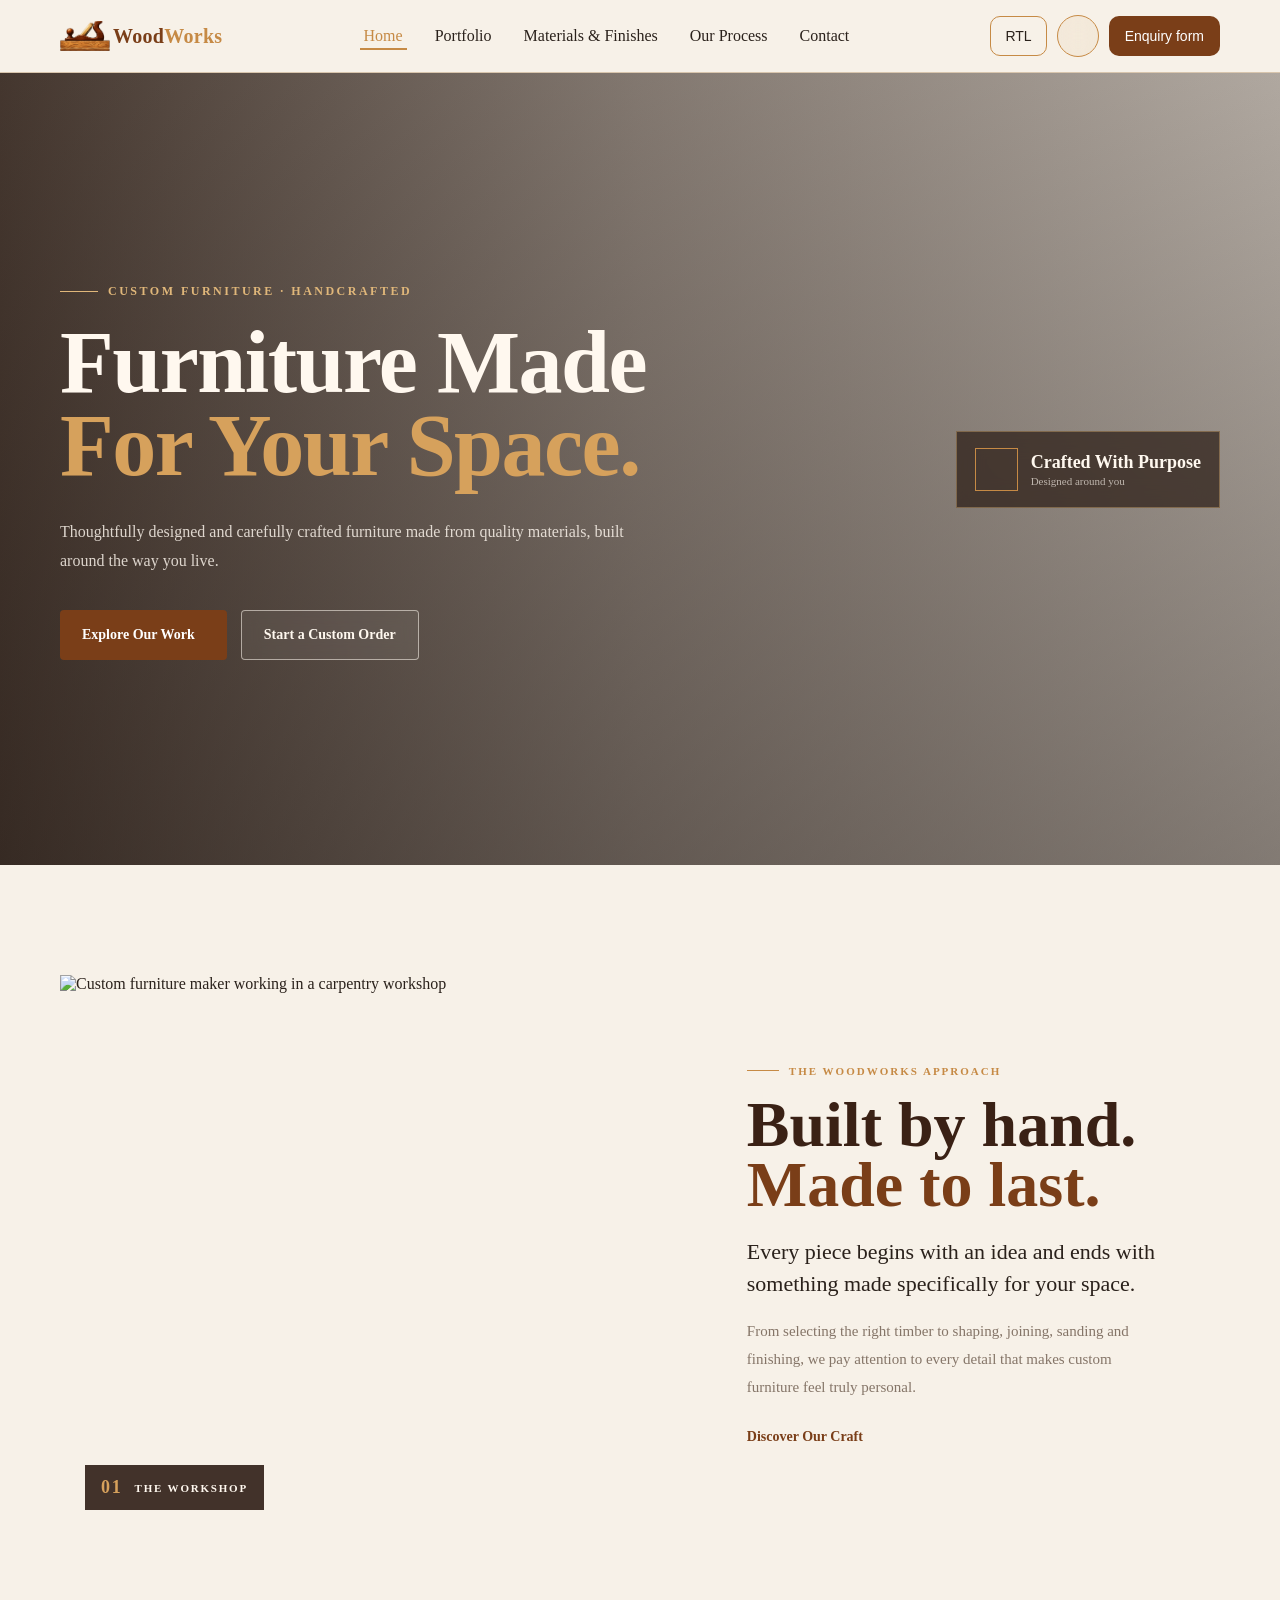
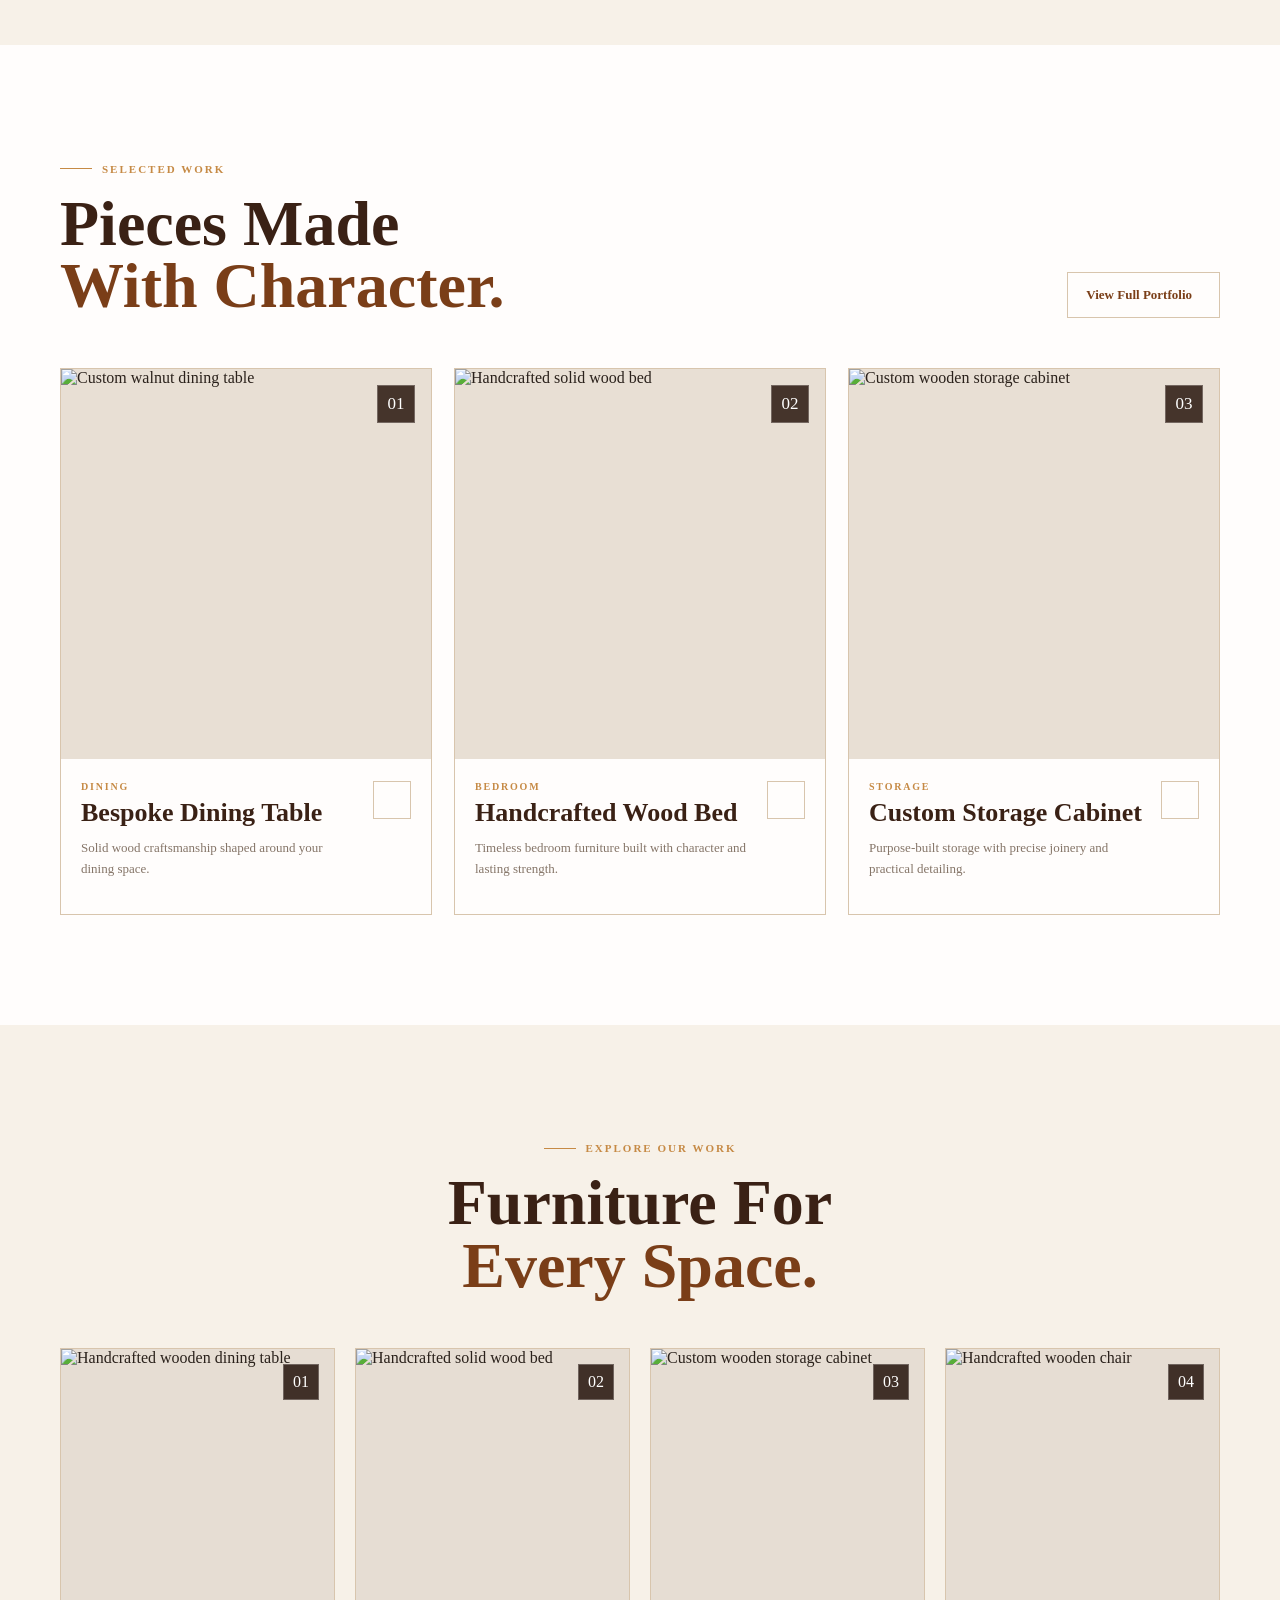
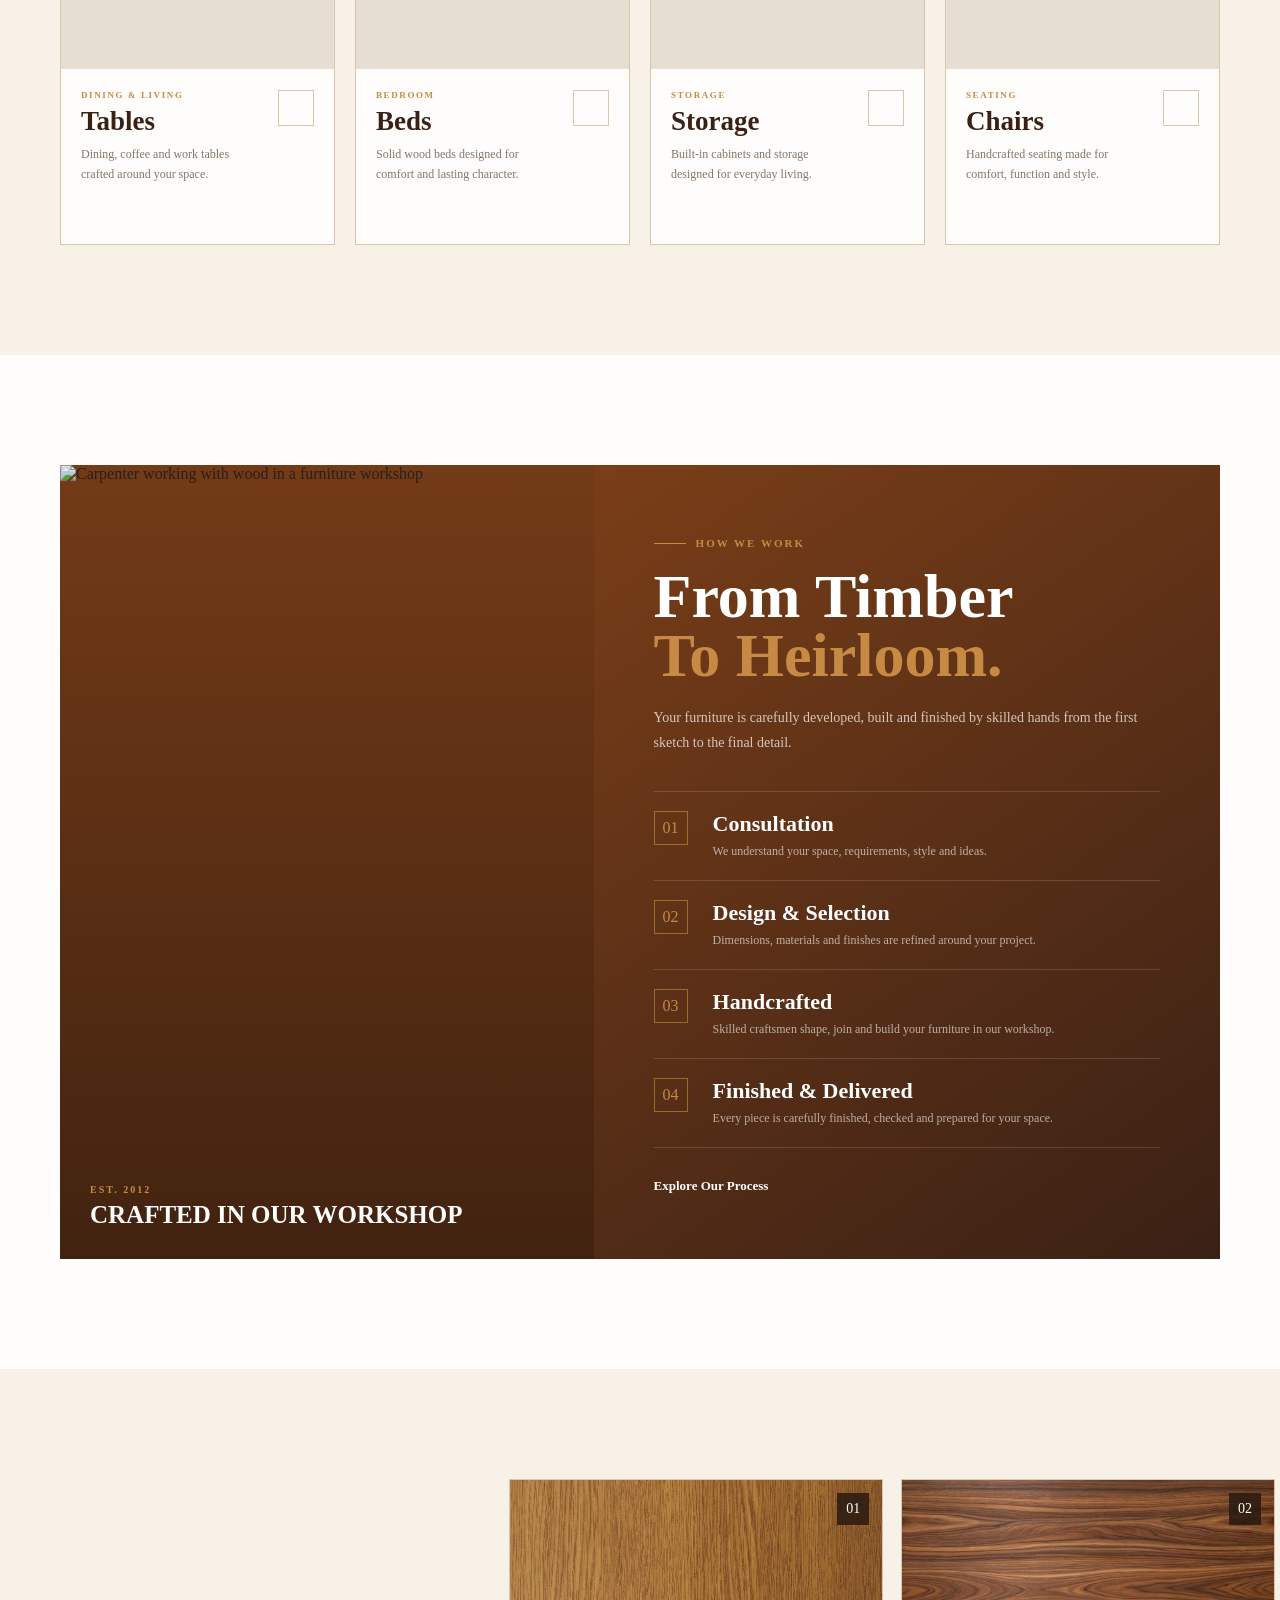
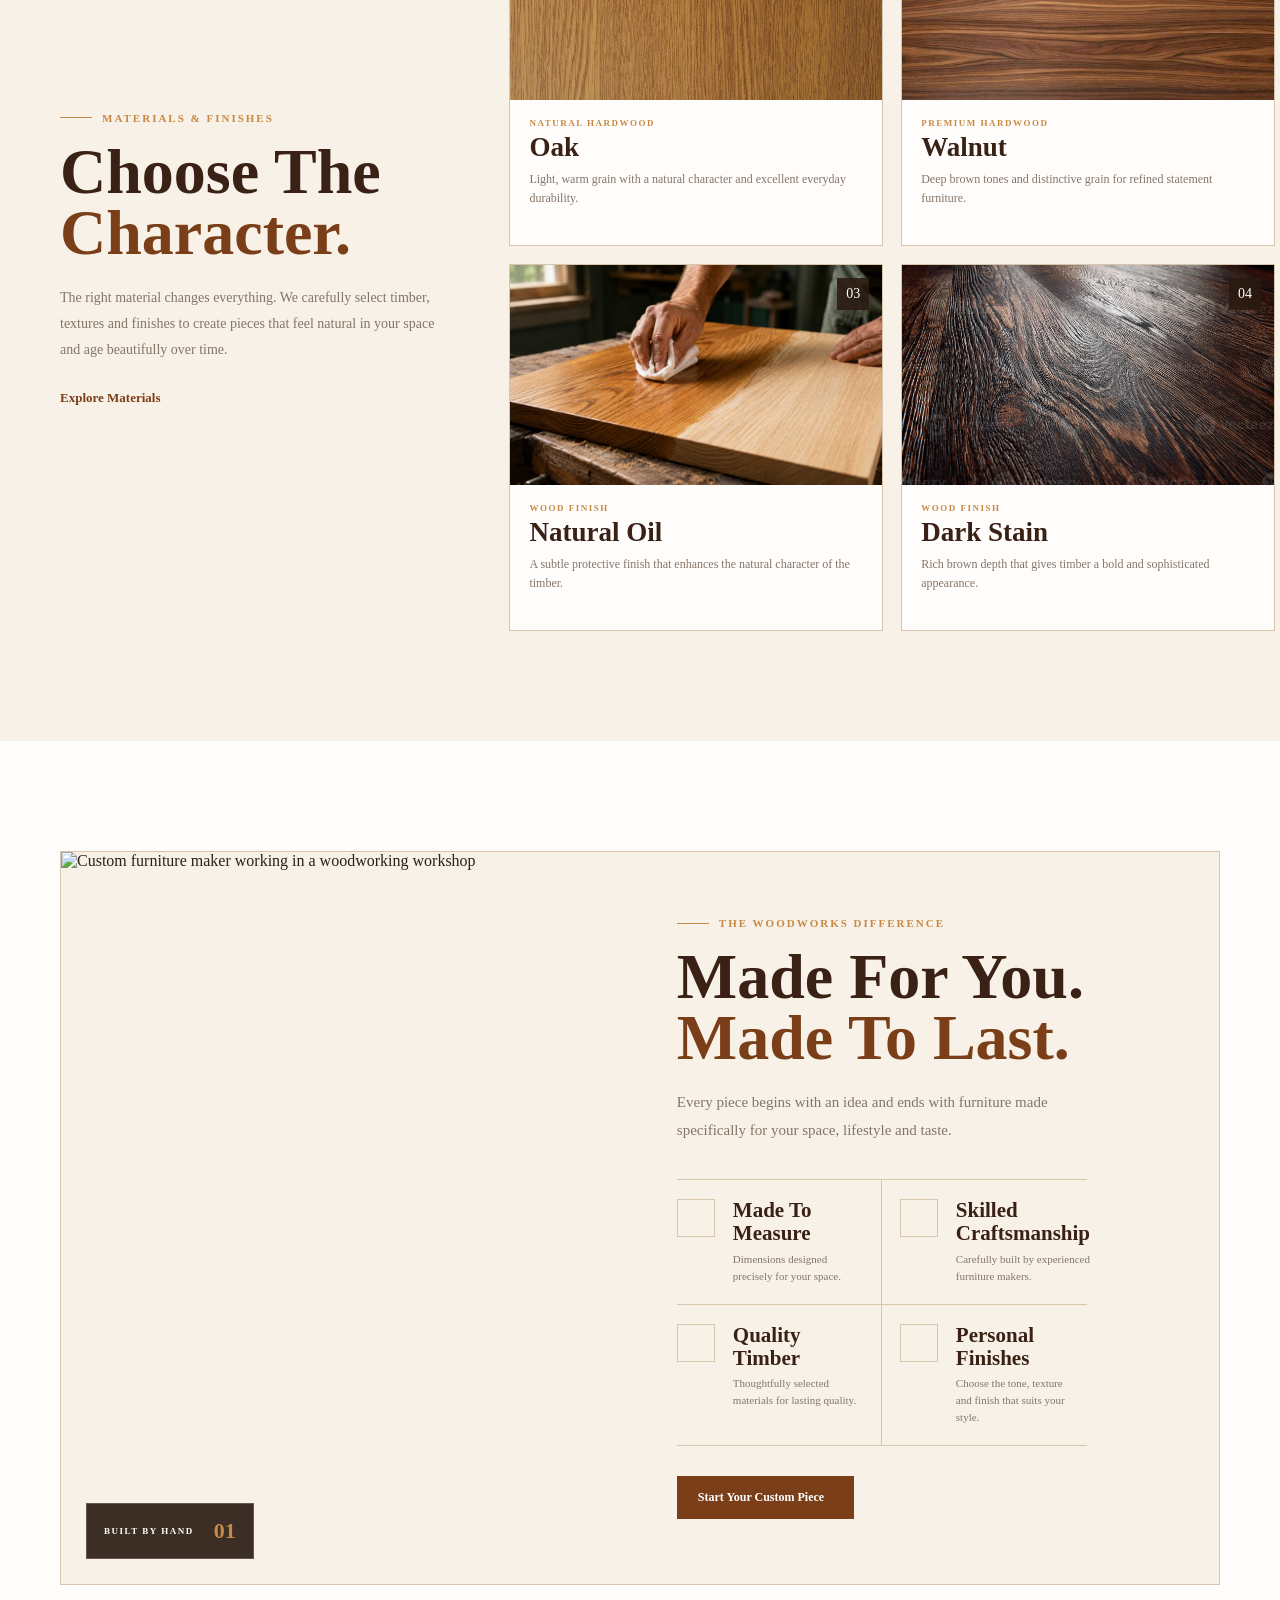
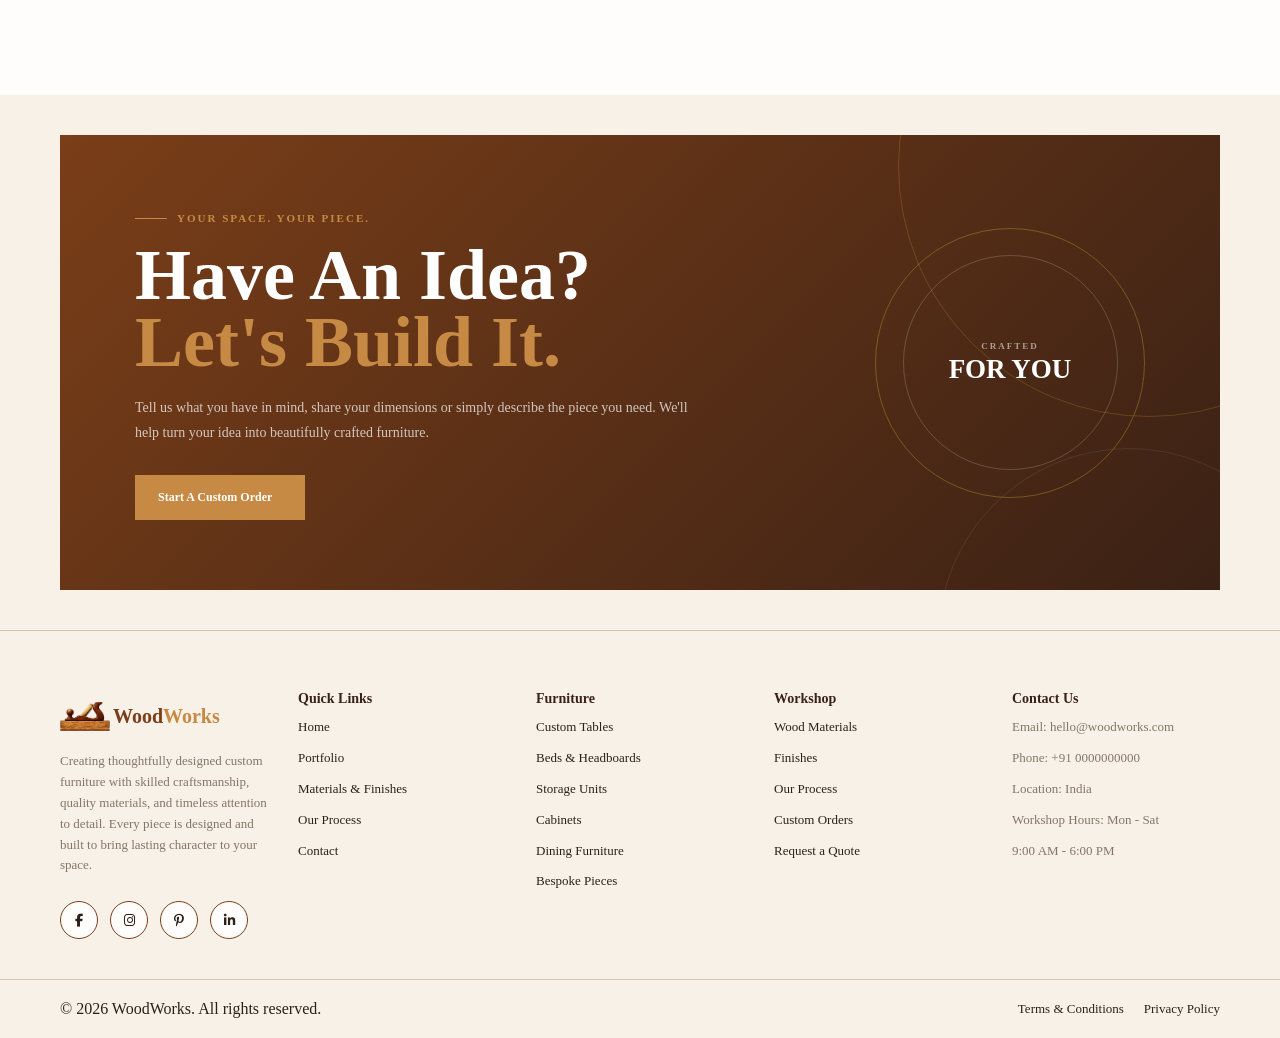
==== index.html @ 1cad0669 "first commit" ====
<!DOCTYPE html>
<html lang="en">
<head>
    <meta charset="UTF-8">
    <meta name="viewport" content="width=device-width, initial-scale=1.0">

    <title>WoodWorks | Custom Furniture & Carpentry</title>

    <link rel="icon" type="image/png" sizes="184x184" href="logo.png">

    <link rel="stylesheet" href="global.css">
    <link rel="stylesheet" href="index.css">

    <link rel="stylesheet" href="https://cdn.jsdelivr.net/npm/remixicon@3.5.0/fonts/remixicon.css">

    <link rel="stylesheet"
          href="https://cdnjs.cloudflare.com/ajax/libs/font-awesome/6.5.0/css/all.min.css">
</head>

<body>

<header class="header">

    <div class="navbar-container nav">

        <div class="logo">
            <a href="index.html">

                <img src="logo.png"
                     alt="WoodWorks Custom Furniture & Carpentry Logo">

                <span class="logo-text">
                    Wood<span class="logo-header-secondary">Works</span>
                </span>

            </a>
        </div>


        <nav class="nav-links" id="navMenu">

            <div class="dropdown">

                <a href="index.html"
                   class="nav-item nav-link"
                   data-page="home">

                    Home

                    <i data-lucide="chevron-down"></i>

                </a>

                <div class="dropdown-menu">

                    <a href="index.html"
                       class="nav-link"
                       data-page="home">
                        Home 1
                    </a>

                    <a href="home-2.html"
                       class="nav-link"
                       data-page="home">
                        Home 2
                    </a>

                </div>

            </div>



            <a href="portfolio.html" class="nav-link">
                Portfolio
            </a>


            <a href="materials.html" class="nav-link">
                Materials & Finishes 
            </a>


            <a href="process.html" class="nav-link">
                Our Process
            </a>


            <a href="contact.html" class="nav-link">
                Contact
            </a>



            <button class="btn-primary mobile-login"
                    id="mobileLoginBtn">
                Enquiry form
            </button>

        </nav>


        <div class="nav-actions">

            <button id="rtlToggle"
                    class="btn-secondary">
                RTL
            </button>


            <button id="themeToggle"
                    class="icon-btn">

                <i data-lucide="moon"
                   class="icon"></i>

            </button>


            <button class="btn-primary desktop-login"
                    id="loginBtn">
                Enquiry form
            </button>


            <button id="menuToggle"
                    class="hamburger">
                ☰
            </button>

        </div>

    </div>

</header>

<section class="hero-section">

    <div class="hero-overlay"></div>

    <div class="hero-container">

        <div class="hero-content">

            <span class="hero-eyebrow">
                CUSTOM FURNITURE · HANDCRAFTED
            </span>

            <h1>
                Furniture Made
                <span>For Your Space.</span>
            </h1>

            <p>
                Thoughtfully designed and carefully crafted furniture
                made from quality materials, built around the way
                you live.
            </p>

            <div class="hero-buttons">

                <a href="portfolio.html"
                   class="hero-primary-btn">
                    Explore Our Work
                    <i data-lucide="arrow-up-right"></i>
                </a>

                <a href="contact.html"
                   class="hero-secondary-btn">
                    Start a Custom Order
                </a>

            </div>

        </div>

        <div class="hero-badge">

            <div class="hero-badge-icon">
                <i data-lucide="ruler"></i>
            </div>

            <div>
                <strong>
                    Crafted With Purpose
                </strong>

                <span>
                    Designed around you
                </span>
            </div>

        </div>

    </div>

</section>

<section class="craft-intro">

    <div class="section-container craft-grid">

        <div class="craft-image">

            <img src="https://goldenhome.my/cdn/shop/articles/custom-cabinet-maker.png?v=1769394931"
     alt="Custom furniture maker working in a carpentry workshop">

            <div class="image-label">
                <span>01</span>
                THE WORKSHOP
            </div>

        </div>

        <div class="craft-content">

            <span class="section-kicker">
                THE WOODWORKS APPROACH
            </span>

            <h2>
                Built by hand.
                <span>Made to last.</span>
            </h2>

            <p class="craft-lead">
                Every piece begins with an idea and ends with
                something made specifically for your space.
            </p>

            <p>
                From selecting the right timber to shaping,
                joining, sanding and finishing, we pay attention
                to every detail that makes custom furniture feel
                truly personal.
            </p>

            <a href="about.html"
               class="text-link">
                Discover Our Craft
                <i data-lucide="arrow-up-right"></i>
            </a>

        </div>

    </div>

</section>

<section class="featured-section">

    <div class="section-container">

        <div class="section-heading-row">

            <div>
                <span class="section-kicker">
                    SELECTED WORK
                </span>

                <h2>
                    Pieces Made
                    <span>With Character.</span>
                </h2>
            </div>

            <a href="portfolio.html"
               class="outline-link">
                View Full Portfolio
                <i data-lucide="arrow-up-right"></i>
            </a>

        </div>

        <div class="featured-grid">

            <article class="furniture-card">

                <div class="furniture-image">

                    <img src="https://images.squarespace-cdn.com/content/v1/5dafe7873e8abd5cb780e4df/1651382430935-42OVC50XUA5GFAPWXAUL/Custom_Dining_Table.jpg"
                         alt="Custom walnut dining table">

                    <span class="furniture-number">
                        01
                    </span>

                </div>

                <div class="furniture-info">

                    <div class="furniture-info-content">

                        <span>
                            DINING
                        </span>

                        <h3>
                            Bespoke Dining Table
                        </h3>

                        <p>
                            Solid wood craftsmanship shaped around
                            your dining space.
                        </p>

                    </div>

                    <a href="portfolio.html" aria-label="View dining table">
                        <i data-lucide="arrow-up-right"></i>
                    </a>

                </div>

            </article>


            <article class="furniture-card">

                <div class="furniture-image">

                    <img src="https://i.pinimg.com/originals/e1/02/39/e10239a1b3a2dea7c76e35aca0f23a05.jpg"
                         alt="Handcrafted solid wood bed">

                    <span class="furniture-number">
                        02
                    </span>

                </div>

                <div class="furniture-info">

                    <div class="furniture-info-content">

                        <span>
                            BEDROOM
                        </span>

                        <h3>
                            Handcrafted Wood Bed
                        </h3>

                        <p>
                            Timeless bedroom furniture built with
                            character and lasting strength.
                        </p>

                    </div>

                    <a href="portfolio.html" aria-label="View wooden bed">
                        <i data-lucide="arrow-up-right"></i>
                    </a>

                </div>

            </article>


            <article class="furniture-card">

                <div class="furniture-image">

                    <img src="https://static.2x3cdn.com/assets/seo-keywords/desktop_tall/jpeg/2747.jpeg"
                         alt="Custom wooden storage cabinet">

                    <span class="furniture-number">
                        03
                    </span>

                </div>

                <div class="furniture-info">

                    <div class="furniture-info-content">

                        <span>
                            STORAGE
                        </span>

                        <h3>
                            Custom Storage Cabinet
                        </h3>

                        <p>
                            Purpose-built storage with precise joinery
                            and practical detailing.
                        </p>

                    </div>

                    <a href="portfolio.html" aria-label="View storage cabinet">
                        <i data-lucide="arrow-up-right"></i>
                    </a>

                </div>

            </article>

        </div>

    </div>

</section>

<section class="category-section">

    <div class="section-container">

        <div class="category-heading">

            <span class="section-kicker">
                EXPLORE OUR WORK
            </span>

            <h2>
                Furniture For
                <span>Every Space.</span>
            </h2>

        </div>

        <div class="category-grid">

            <a href="portfolio.html" class="category-card">

                <div class="category-image">

                    <img src="https://images.unsplash.com/photo-1617806118233-18e1de247200?auto=format&fit=crop&w=1000&q=85"
                         alt="Handcrafted wooden dining table">

                    <span class="category-number">01</span>

                </div>

                <div class="category-content">

                    <div class="category-text">

                        <span>DINING & LIVING</span>

                        <h3>Tables</h3>

                        <p>
                            Dining, coffee and work tables
                            crafted around your space.
                        </p>

                    </div>

                    <div class="category-arrow">
                        <i data-lucide="arrow-up-right"></i>
                    </div>

                </div>

            </a>


            <a href="portfolio.html" class="category-card">

                <div class="category-image">

                    <img src="https://images.unsplash.com/photo-1505693416388-ac5ce068fe85?auto=format&fit=crop&w=1000&q=85"
                         alt="Handcrafted solid wood bed">

                    <span class="category-number">02</span>

                </div>

                <div class="category-content">

                    <div class="category-text">

                        <span>BEDROOM</span>

                        <h3>Beds</h3>

                        <p>
                            Solid wood beds designed for
                            comfort and lasting character.
                        </p>

                    </div>

                    <div class="category-arrow">
                        <i data-lucide="arrow-up-right"></i>
                    </div>

                </div>

            </a>


            <a href="portfolio.html" class="category-card">

                <div class="category-image">

                    <img src="https://images.unsplash.com/photo-1595428774223-ef52624120d2?auto=format&fit=crop&w=1000&q=85"
                         alt="Custom wooden storage cabinet">

                    <span class="category-number">03</span>

                </div>

                <div class="category-content">

                    <div class="category-text">

                        <span>STORAGE</span>

                        <h3>Storage</h3>

                        <p>
                            Built-in cabinets and storage
                            designed for everyday living.
                        </p>

                    </div>

                    <div class="category-arrow">
                        <i data-lucide="arrow-up-right"></i>
                    </div>

                </div>

            </a>


            <a href="portfolio.html" class="category-card">

                <div class="category-image">

                    <img src="https://images.unsplash.com/photo-1503602642458-232111445657?auto=format&fit=crop&w=1000&q=85"
                         alt="Handcrafted wooden chair">

                    <span class="category-number">04</span>

                </div>

                <div class="category-content">

                    <div class="category-text">

                        <span>SEATING</span>

                        <h3>Chairs</h3>

                        <p>
                            Handcrafted seating made for
                            comfort, function and style.
                        </p>

                    </div>

                    <div class="category-arrow">
                        <i data-lucide="arrow-up-right"></i>
                    </div>

                </div>

            </a>

        </div>

    </div>

</section>

<section class="process-section">

    <div class="section-container">

        <div class="process-panel">

            <div class="process-image">

                <img src="https://images.unsplash.com/photo-1601058268499-e52658b8bb88?auto=format&fit=crop&w=1200&q=85"
                     alt="Carpenter working with wood in a furniture workshop">

                <div class="process-image-overlay"></div>

                <div class="process-image-caption">
                    <span>EST. 2012</span>
                    <strong>CRAFTED IN OUR WORKSHOP</strong>
                </div>

            </div>

            <div class="process-content">

                <span class="section-kicker">
                    HOW WE WORK
                </span>

                <h2>
                    From Timber
                    <span>To Heirloom.</span>
                </h2>

                <p class="process-intro">
                    Your furniture is carefully developed, built and
                    finished by skilled hands from the first sketch
                    to the final detail.
                </p>

                <div class="process-list">

                    <div class="process-item">

                        <span class="process-number">01</span>

                        <div>
                            <h3>Consultation</h3>
                            <p>
                                We understand your space, requirements,
                                style and ideas.
                            </p>
                        </div>

                    </div>

                    <div class="process-item">

                        <span class="process-number">02</span>

                        <div>
                            <h3>Design & Selection</h3>
                            <p>
                                Dimensions, materials and finishes are
                                refined around your project.
                            </p>
                        </div>

                    </div>

                    <div class="process-item">

                        <span class="process-number">03</span>

                        <div>
                            <h3>Handcrafted</h3>
                            <p>
                                Skilled craftsmen shape, join and build
                                your furniture in our workshop.
                            </p>
                        </div>

                    </div>

                    <div class="process-item">

                        <span class="process-number">04</span>

                        <div>
                            <h3>Finished & Delivered</h3>
                            <p>
                                Every piece is carefully finished,
                                checked and prepared for your space.
                            </p>
                        </div>

                    </div>

                </div>

                <a href="process.html" class="process-link">
                    Explore Our Process
                    <i data-lucide="arrow-up-right"></i>
                </a>

            </div>

        </div>

    </div>

</section>

<section class="materials-section">

    <div class="section-container">

        <div class="materials-layout">

            <div class="materials-intro">

                <span class="section-kicker">
                    MATERIALS & FINISHES
                </span>

                <h2>
                    Choose The
                    <span>Character.</span>
                </h2>

                <p>
                    The right material changes everything. We carefully
                    select timber, textures and finishes to create pieces
                    that feel natural in your space and age beautifully
                    over time.
                </p>

                <a href="materials.html" class="materials-link">
                    Explore Materials
                    <i data-lucide="arrow-up-right"></i>
                </a>

            </div>

            <div class="materials-grid">

                <article class="material-card">

                    <div class="material-image">

    <img src="Natural-Oak-wood.jpg"
         alt="Natural Oak wood texture">

    <span>01</span>

</div>

                    <div class="material-info">

                        <span>NATURAL HARDWOOD</span>

                        <h3>Oak</h3>

                        <p>
                            Light, warm grain with a natural character
                            and excellent everyday durability.
                        </p>

                    </div>

                </article>


                <article class="material-card">

                    <div class="material-image">

                        <img src="Walnut-wood-grain.jpg"
                             alt="Walnut wood grain">

                        <span>02</span>

                    </div>

                    <div class="material-info">

                        <span>PREMIUM HARDWOOD</span>

                        <h3>Walnut</h3>

                        <p>
                            Deep brown tones and distinctive grain for
                            refined statement furniture.
                        </p>

                    </div>

                </article>


                <article class="material-card">

                    <div class="material-image">

                        <img src="Natural-oil-wood-finish.jpg"
                             alt="Natural oil wood finish">

                        <span>03</span>

                    </div>

                    <div class="material-info">

                        <span>WOOD FINISH</span>

                        <h3>Natural Oil</h3>

                        <p>
                            A subtle protective finish that enhances
                            the natural character of the timber.
                        </p>

                    </div>

                </article>


                <article class="material-card">

                    <div class="material-image">

                        <img src="Dark-stained-wood-finish.jpg"
                             alt="Dark stained wood finish">

                        <span>04</span>

                    </div>

                    <div class="material-info">

                        <span>WOOD FINISH</span>

                        <h3>Dark Stain</h3>

                        <p>
                            Rich brown depth that gives timber a bold
                            and sophisticated appearance.
                        </p>

                    </div>

                </article>

            </div>

        </div>

    </div>

</section>

<section class="craft-section">

    <div class="section-container">

        <div class="craft-layout">

            <div class="craft-visual">

                <img src="https://furndepot.com/cdn/shop/articles/custom-building-furniture.png?v=1764957771&width=1100"
         alt="Custom furniture maker working in a woodworking workshop">

                <div class="craft-badge">
                    <span>BUILT BY HAND</span>
                    <strong>01</strong>
                </div>

            </div>

            <div class="craft-content">

                <span class="section-kicker">
                    THE WOODWORKS DIFFERENCE
                </span>

                <h2>
                    Made For You.
                    <span>Made To Last.</span>
                </h2>

                <p class="craft-description">
                    Every piece begins with an idea and ends with
                    furniture made specifically for your space,
                    lifestyle and taste.
                </p>

                <div class="craft-features">

                    <div class="craft-feature">

                        <div class="craft-icon">
                            <i data-lucide="ruler"></i>
                        </div>

                        <div>
                            <h3>Made To Measure</h3>
                            <p>
                                Dimensions designed precisely
                                for your space.
                            </p>
                        </div>

                    </div>

                    <div class="craft-feature">

                        <div class="craft-icon">
                            <i data-lucide="hammer"></i>
                        </div>

                        <div>
                            <h3>Skilled Craftsmanship</h3>
                            <p>
                                Carefully built by experienced
                                furniture makers.
                            </p>
                        </div>

                    </div>

                    <div class="craft-feature">

                        <div class="craft-icon">
                            <i data-lucide="trees"></i>
                        </div>

                        <div>
                            <h3>Quality Timber</h3>
                            <p>
                                Thoughtfully selected materials
                                for lasting quality.
                            </p>
                        </div>

                    </div>

                    <div class="craft-feature">

                        <div class="craft-icon">
                            <i data-lucide="sparkles"></i>
                        </div>

                        <div>
                            <h3>Personal Finishes</h3>
                            <p>
                                Choose the tone, texture and
                                finish that suits your style.
                            </p>
                        </div>

                    </div>

                </div>

                <a href="contact.html" class="craft-button">
                    Start Your Custom Piece
                    <i data-lucide="arrow-up-right"></i>
                </a>

            </div>

        </div>

    </div>

</section>

<section class="custom-cta-section">

    <div class="section-container">

        <div class="custom-cta">

            <div class="custom-cta-content">

                <span class="section-kicker">
                    YOUR SPACE. YOUR PIECE.
                </span>

                <h2>
                    Have An Idea?
                    <span>Let's Build It.</span>
                </h2>

                <p>
                    Tell us what you have in mind, share your dimensions
                    or simply describe the piece you need. We'll help
                    turn your idea into beautifully crafted furniture.
                </p>

                <a href="contact.html" class="custom-cta-button">
                    Start A Custom Order
                    <i data-lucide="arrow-up-right"></i>
                </a>

            </div>

            <div class="custom-cta-mark">

                <div class="cta-circle">

                    <i data-lucide="ruler"></i>

                    <span>CRAFTED</span>
                    <strong>FOR YOU</strong>

                </div>

            </div>

        </div>

    </div>

</section>

<footer class="footer">

    <div class="footer-container footer-grid">


        <div class="footer-col">

            <h3 class="footer-title"
                id="homepage-redirect">

                <img src="logo.png"
                     alt="WoodWorks - Custom Furniture & Carpentry"
                     class="footer-logo">


                <span class="footer-brand">

                    <span class="brand-primary">
                        Wood
                    </span>

                    <span class="brand-secondary">
                        Works
                    </span>

                </span>

            </h3>


            <p>
                Creating thoughtfully designed custom furniture with
                skilled craftsmanship, quality materials, and timeless
                attention to detail. Every piece is designed and built
                to bring lasting character to your space.
            </p>


            <div class="footer-social">

                <a href="#"
                   class="social-icon"
                   aria-label="Facebook">

                    <i class="fab fa-facebook-f"></i>

                </a>


                <a href="#"
                   class="social-icon"
                   aria-label="Instagram">

                    <i class="fab fa-instagram"></i>

                </a>


                <a href="#"
                   class="social-icon"
                   aria-label="Pinterest">

                    <i class="fab fa-pinterest-p"></i>

                </a>


                <a href="#"
                   class="social-icon"
                   aria-label="LinkedIn">

                    <i class="fab fa-linkedin-in"></i>

                </a>

            </div>

        </div>


        <div class="footer-col">

            <h4 class="footer-subtitle">
                Quick Links
            </h4>


            <a href="home-2.html">
                Home
            </a>


            <a href="portfolio.html">
                Portfolio
            </a>


            <a href="materials.html">
                Materials & Finishes
            </a>


            <a href="process.html">
                Our Process
            </a>


            <a href="contact.html">
                Contact
            </a>

        </div>


        <div class="footer-col">

            <h4 class="footer-subtitle">
                Furniture
            </h4>


            <a href="portfolio.html">
                Custom Tables
            </a>


            <a href="portfolio.html">
                Beds & Headboards
            </a>


            <a href="portfolio.html">
                Storage Units
            </a>


            <a href="portfolio.html">
                Cabinets
            </a>


            <a href="portfolio.html">
                Dining Furniture
            </a>


            <a href="portfolio.html">
                Bespoke Pieces
            </a>

        </div>


        <div class="footer-col">

            <h4 class="footer-subtitle">
                Workshop
            </h4>


            <a href="materials.html">
                Wood Materials
            </a>


            <a href="materials.html">
                Finishes
            </a>


            <a href="process.html">
                Our Process
            </a>


            <a href="orders.html">
                Custom Orders
            </a>


            <a href="contact.html">
                Request a Quote
            </a>

        </div>


        <div class="footer-col">

            <h4 class="footer-subtitle">
                Contact Us
            </h4>


            <p>
                Email: hello@woodworks.com
            </p>


            <p>
                Phone: +91 0000000000
            </p>


            <p>
                Location: India
            </p>


            <p>
                Workshop Hours: Mon - Sat
            </p>


            <p>
                9:00 AM - 6:00 PM
            </p>

        </div>

    </div>


    <div class="footer-bottom">

        <div class="footer-container footer-bottom-content">

            <p>
                © 2026 WoodWorks. All rights reserved.
            </p>


            <div class="footer-links">

                <a href="terms&conditions.html">
                    Terms & Conditions
                </a>


                <a href="privacy-policy.html">
                    Privacy Policy
                </a>

            </div>

        </div>

    </div>

</footer>


<script>

document.addEventListener("DOMContentLoaded", () => {


    const loginBtn = document.getElementById("loginBtn");

    if (loginBtn) {

        loginBtn.addEventListener("click", () => {

            window.location.href = "login.html";

        });

    }



    const mobileLoginBtn =
        document.getElementById("mobileLoginBtn");

    if (mobileLoginBtn) {

        mobileLoginBtn.addEventListener("click", () => {

            window.location.href = "login.html";

        });

    }



    const links =
        document.querySelectorAll(".nav-link");

    const currentPage =
        window.location.pathname.split("/").pop()
        || "index.html";


    links.forEach(link => {

        const href =
            link.getAttribute("href");

        if (!href) return;

        const page =
            href.split("/").pop();


        if (page === currentPage) {

            link.classList.add("active");

        }

    });



    const homePages = [
        "index.html",
        "home-1.html",
        "home-2.html"
    ];


    if (homePages.includes(currentPage)) {

        const homeLink =
            document.querySelector(
                '.nav-link[href="index.html"]'
            );


        if (homeLink) {

            homeLink.classList.add("active");

        }

    }



    const themeToggle =
        document.getElementById("themeToggle");


    if (localStorage.getItem("theme") === "dark") {

        document.body.classList.add("dark");

    }


    if (themeToggle) {

        themeToggle.innerHTML =
            document.body.classList.contains("dark")
            ? '<i data-lucide="sun"></i>'
            : '<i data-lucide="moon"></i>';


        lucide.createIcons();


        themeToggle.addEventListener("click", () => {

            document.body.classList.toggle("dark");


            if (
                document.body.classList.contains("dark")
            ) {

                localStorage.setItem(
                    "theme",
                    "dark"
                );

                themeToggle.innerHTML =
                    '<i data-lucide="sun"></i>';

            } else {

                localStorage.setItem(
                    "theme",
                    "light"
                );

                themeToggle.innerHTML =
                    '<i data-lucide="moon"></i>';

            }


            lucide.createIcons();

        });

    }



    const rtlToggle =
        document.getElementById("rtlToggle");


    const savedDir =
        localStorage.getItem("direction")
        || "ltr";


    document.documentElement.setAttribute(
        "dir",
        savedDir
    );


    if (rtlToggle) {

        rtlToggle.textContent =
            savedDir === "rtl"
            ? "LTR"
            : "RTL";


        rtlToggle.addEventListener("click", () => {

            const currentDir =
                document.documentElement
                .getAttribute("dir");


            if (currentDir === "rtl") {

                document.documentElement
                    .setAttribute("dir", "ltr");

                localStorage.setItem(
                    "direction",
                    "ltr"
                );

                rtlToggle.textContent = "RTL";

            } else {

                document.documentElement
                    .setAttribute("dir", "rtl");

                localStorage.setItem(
                    "direction",
                    "rtl"
                );

                rtlToggle.textContent = "LTR";

            }

        });

    }



    const menuToggle =
        document.getElementById("menuToggle");


    const navMenu =
        document.getElementById("navMenu");


    if (menuToggle && navMenu) {

        menuToggle.addEventListener("click", () => {

            navMenu.classList.toggle("active");

        });


        document.addEventListener("click", (e) => {

            if (
                !navMenu.contains(e.target)
                &&
                !menuToggle.contains(e.target)
            ) {

                navMenu.classList.remove("active");


                document
                    .querySelectorAll(".dropdown-menu")
                    .forEach(menu => {

                        menu.classList.remove("show");

                    });

            }

        });

    }



    document
        .querySelectorAll(".dropdown")
        .forEach(drop => {

            const toggle =
                drop.querySelector(".nav-item");

            const menu =
                drop.querySelector(".dropdown-menu");


            if (toggle && menu) {

                toggle.addEventListener(
                    "click",
                    (e) => {

                        if (window.innerWidth <= 1025) {

                            e.preventDefault();

                            menu.classList.toggle(
                                "show"
                            );

                        }

                    }
                );

            }

        });



    const homepageRedirect =
        document.getElementById(
            "homepage-redirect"
        );


    if (homepageRedirect) {

        homepageRedirect.addEventListener(
            "click",
            () => {

                window.location.href =
                    "index.html";

            }
        );

    }

});

</script>


<script src="https://unpkg.com/lucide@latest"></script>

<script>

lucide.createIcons();

</script>


</body>
</html>
---- global.css ----
* {
    margin: 0;
    padding: 0;
    box-sizing: border-box;
}

:root {
    --primary: #7A3E18;
    --primary-dark: #3A2115;
    --secondary: #C68A45;
    --secondary-dark: #A96F32;

    --bg-color: #F7F1E8;
    --text-color: #2A211B;

    --card-bg: #FFFDFC;
    --border-color: #D8C5AD;

    --primary-light: rgba(122, 62, 24, 0.12);
    --secondary-light: rgba(198, 138, 69, 0.14);

    --text-color-rgb: 42, 33, 27;

    --bg: #F7F1E8;
    --text: #2A211B;

    --heading-color: #3A2115;
    --text-light: #857568;

    --surface-dark: #211914;
    --surface-light: #FFFDFC;
}

body.dark {
    --primary: #C68A45;
    --primary-dark: #7A3E18;
    --secondary: #D9A96A;
    --secondary-dark: #B88443;

    --bg-color: #17120F;
    --text-color: #F5EDE3;

    --card-bg: #2A211B;
    --border-color: #49382B;

    --primary-light: rgba(198, 138, 69, 0.16);
    --secondary-light: rgba(217, 169, 106, 0.14);

    --text-color-rgb: 245, 237, 227;

    --bg: #17120F;
    --text: #F5EDE3;

    --heading-color: #F0D8B8;
    --text-light: #BBAA9A;

    --surface-dark: #31241a;
    --surface-light: #2A211B;
}

html {
    scroll-behavior: smooth;
}

body {
    background: var(--bg-color);
    color: var(--text-color);
    transition:
        background 0.3s ease,
        color 0.3s ease;
}

button,
a {
    -webkit-tap-highlight-color: transparent;
}

/* =========================================================
   HEADER
========================================================= */

.header {
    position: sticky;
    top: 0;
    left: 0;
    width: 100%;
    z-index: 1000;

    background: var(--bg);
    border-bottom: 1px solid var(--border-color);

    backdrop-filter: blur(10px);
    -webkit-backdrop-filter: blur(10px);

    transition:
        background 0.3s ease,
        border-color 0.3s ease;
}

body.dark .header {
    border-bottom: 1px solid rgba(216, 197, 173, 0.16);
}

.navbar-container {
    width: 100%;
    max-width: 1200px;
    margin: auto;
    padding: 0 20px;
    box-sizing: border-box;
}

.nav {
    display: flex;
    align-items: center;
    justify-content: space-between;
    height: 72px;
}


.logo {
    height: 60px;
    display: flex;
    align-items: center;
}

.logo a {
    display: flex;
    align-items: center;
    gap: 3px;
    text-decoration: none;
    font-size: 20px;
    font-weight: 600;
    color: var(--primary);
}

.logo-text {
    order: 2;
    font-family: "Cormorant Garamond", Georgia, serif;
    font-weight: 700;
    letter-spacing: 0.3px;
}

.logo-header-secondary {
    color: var(--secondary);
}

.logo img {
    width: 50px;
    height: 50px;
    object-fit: contain;
    order: 1;
}

/* =========================================================
   LOGO RESPONSIVE
========================================================= */

@media (max-width: 1024px) {

    .logo {
        height: 55px;
    }

    .logo a {
        font-size: 18px;
    }

    .logo img {
        width: 45px;
        height: 45px;
    }
}

@media (max-width: 768px) {

    .logo {
        height: 50px;
    }

    .logo a {
        font-size: 16px;
    }

    .logo img {
        width: 40px;
        height: 40px;
    }
}

@media (max-width: 360px) {

    .logo {
        height: 45px;
    }

    .logo a {
        font-size: 14px;
    }

    .logo img {
        width: 35px;
        height: 35px;
    }
}

/* =========================================================
   NAVIGATION
========================================================= */

.nav-links {
    display: flex;
    gap: 24px;
    align-items: center;
}

.nav-links a {
    position: relative;
    text-decoration: none;
    color: var(--text);
    font-size: 16px;
    height: 40px;
    display: flex;
    align-items: center;
    padding: 0 4px;
    transition: color 0.3s ease;
}

.nav-links a::after {
    content: "";
    position: absolute;
    left: 0;
    bottom: 6px;
    width: 0%;
    height: 2px;
    background: var(--secondary);
    transition: width 0.3s ease;
}

.nav-links a:hover {
    color: var(--secondary);
}

.nav-links a:hover::after {
    width: 100%;
}

.nav-links a.active {
    color: var(--secondary);
}

.nav-links a.active::after {
    width: 100%;
}

.nav-link.active {
    color: var(--secondary);
}

/* =========================================================
   NAV ACTIONS
========================================================= */

.nav-actions {
    display: flex;
    align-items: center;
    gap: 10px;
}

.btn-primary,
.btn-secondary,
.icon-btn {
    height: 40px;
    border-radius: 10px;
    display: flex;
    align-items: center;
    justify-content: center;
    cursor: pointer;
    transition:
        all 0.3s ease;
}

.btn-primary {
    padding: 0 16px;
    background: var(--primary);
    color: #fff;
    border: none;
    font-size: 14px;
    text-decoration: none;
}

.btn-primary:hover {
    background: var(--secondary);
    color: #fff;
    transform: translateY(-3px);
}

.btn-secondary {
    padding: 0 14px;
    border: 1px solid var(--secondary);
    color: var(--text-color);
    background: transparent;
    font-size: 14px;
    text-decoration: none;
}

.btn-secondary:hover {
    background: var(--secondary);
    color: #fff;
    transform: translateY(-3px);
}

.icon-btn {
    width: 42px;
    height: 42px;
    border: 1px solid var(--secondary);
    border-radius: 50%;
    background: rgba(198, 138, 69, 0.08);
    backdrop-filter: blur(10px);
    -webkit-backdrop-filter: blur(10px);
    cursor: pointer;

    display: flex;
    align-items: center;
    justify-content: center;

    transition: all 0.3s ease;
}

.icon-btn:hover {
    background: var(--secondary);
    transform: translateY(-2px);
}

.icon-btn svg {
    width: 18px;
    height: 18px;
    stroke: var(--text);
    transition: all 0.3s ease;
}

.icon-btn:hover svg {
    stroke: #fff;
}

body.dark .icon-btn {
    background: rgba(198, 138, 69, 0.08);
    border-color: var(--secondary);
}

.hamburger {
    display: none;
    font-size: 20px;
    background: none;
    border: none;
    cursor: pointer;
    color: var(--text);
}

/* =========================================================
   LOGIN BUTTONS
========================================================= */

.desktop-login {
    display: inline-block;
}

.mobile-login {
    display: none;
}

/* =========================================================
   NAV MOBILE
========================================================= */

@media (max-width: 768px) {

    .nav {
        display: flex;
        justify-content: space-between;
    }

    .nav-actions {
        display: flex;
        gap: 10px;
    }

    .btn-primary {
        display: none;
    }

    .nav-links {
        position: absolute;
        top: 100%;
        left: 0;
        width: 100%;
        flex-direction: column;
        align-items: center;
        background: var(--bg);
        padding: 20px 0;
        display: none;
        z-index: 1000;

        border-bottom: 1px solid var(--border-color);
        box-shadow: 0 12px 30px rgba(58, 33, 21, 0.08);
    }

    .nav-links.active {
        display: flex;
    }

    .desktop-login {
        display: none;
    }

    .mobile-login {
        display: inline-block;
        padding: 10px 20px;
        margin-top: 10px;
    }

    .hamburger {
        display: block;
        font-size: 24px;
        background: none;
        border: none;
        cursor: pointer;
    }
}

@media (max-width: 360px) {

    .logo {
        font-size: 14px;
    }

    .nav {
        height: 60px;
    }

    .nav-links a {
        font-size: 12px;
    }
}

@media (max-width: 1024px) {

    .nav-links {
        gap: 16px;
    }

    .btn-primary {
        padding: 0 12px;
        font-size: 13px;
    }
}

/* =========================================================
   DROPDOWN
========================================================= */

.dropdown {
    position: relative;
    display: flex;
    align-items: center;
}

.nav-item {
    position: relative;
    text-decoration: none;
    color: var(--text);
    font-size: 14px;
    height: 40px;
    display: flex;
    align-items: center;
    padding: 0 4px;
}

.nav-link svg {
    width: 16px;
    height: 16px;
    padding-top: 3px;
}

.nav-item::after {
    content: "";
    position: absolute;
    left: 0;
    bottom: 6px;
    width: 0%;
    height: 2px;
    background: var(--secondary);
    transition: width 0.3s ease;
}

.nav-item:hover::after {
    width: 100%;
}

.nav-item:hover {
    color: var(--secondary);
}

.dropdown-menu {
    position: absolute;
    top: 100%;
    left: 0;

    background: var(--card-bg);
    border: 1px solid var(--border-color);
    border-radius: 10px;

    min-width: 150px;

    display: none;
    flex-direction: column;

    padding: 8px 0;

    box-shadow:
        0 14px 30px rgba(58, 33, 21, 0.12);

    z-index: 999;
}

.dropdown-menu a {
    padding: 10px 16px;
    text-decoration: none;
    color: var(--text);
    font-size: 14px;
    transition: 0.2s;
}

.dropdown-menu a:hover {
    background: var(--secondary-light);
    color: var(--secondary);
}

.dropdown:hover .dropdown-menu {
    display: flex;
}

body.dark .dropdown-menu {
    background: var(--card-bg);
    border-color: var(--border-color);

    box-shadow:
        0 14px 30px rgba(0, 0, 0, 0.35);
}

@media (max-width: 768px) {

    .dropdown {
        flex-direction: column;
    }

    .dropdown-menu {
        position: static;
        box-shadow: none;
        border: none;
        display: none;
        width: 100%;
        align-items: center;
        background: transparent;
    }

    .dropdown-menu.show {
        display: flex;
    }
}

/* =========================================================
   FOOTER
========================================================= */

.footer {
    background: var(--bg);
    padding: 60px 0 0;
    border-top: 1px solid var(--border-color);

    transition:
        background 0.3s ease,
        border-color 0.3s ease;
}

.footer-grid {
    display: grid;
    grid-template-columns: repeat(5, 1fr);
    gap: 30px;
}

.footer-col {
    display: flex;
    flex-direction: column;
    gap: 10px;
}

.footer-title {
    display: inline-flex;
    align-items: center;
    margin: 0;
    cursor: pointer;
    gap: 3px;
}

.footer-logo {
    width: 50px;
    height: 50px;
    object-fit: contain;
    display: block;
    flex-shrink: 0;
    order: 1;
}

.footer-brand {
    display: inline-flex;
    align-items: center;

    font-size: 20px;
    font-weight: 700;

    font-family: "Cormorant Garamond", Georgia, serif;

    line-height: 1;
    order: 2;
}

.brand-primary {
    color: var(--primary);
}

.brand-secondary {
    color: var(--secondary);
}

html[dir="rtl"] .footer-brand {
    direction: ltr;
    unicode-bidi: isolate;
    display: inline-flex;
}

.footer-subtitle {
    font-size: 14px;
    font-weight: 700;
    color: var(--heading-color);
}

.footer-col p,
.footer-col a {
    font-size: 13px;
    color: var(--text);
    text-decoration: none;
    line-height: 1.6;
    transition: 0.3s;
}

.footer-col p {
    color: var(--text-light);
}

.footer-container {
    width: 100%;
    max-width: 1200px;
    margin: auto;
    padding: 0 20px;
    box-sizing: border-box;
}

.footer-col a:hover {
    color: var(--secondary);
}

.footer-bottom {
    margin-top: 40px;
    border-top: 1px solid var(--border-color);
    padding: 20px 0;
}

.footer-bottom-content {
    display: flex;
    justify-content: space-between;
    align-items: center;
    color: var(--text);
}

.footer-links {
    display: flex;
    gap: 20px;
}

.footer-links a {
    font-size: 13px;
    text-decoration: none;
    color: var(--text);
    transition: 0.3s;
}

.footer-links a:hover {
    color: var(--secondary);
}

body.dark .footer {
    border-color: var(--border-color);
}

body.dark .footer-bottom {
    border-color: var(--border-color);
}

/* =========================================================
   FOOTER RESPONSIVE
========================================================= */

@media (max-width: 768px) {

    .footer-logo {
        width: 34px;
        height: 34px;
    }

    .footer-title {
        display: flex;
        align-items: center;
        justify-content: center;
    }

    .footer-brand {
        font-size: 1.5rem;
    }
}

@media (max-width: 480px) {

    .footer-logo {
        width: 30px;
        height: 30px;
    }

    .footer-brand {
        font-size: 1.2rem;
    }
}

@media (max-width: 768px) {

    .footer-bottom-content {
        flex-direction: column;
        text-align: center;
        gap: 12px;
    }

    .footer-links {
        flex-wrap: wrap;
        justify-content: center;
        gap: 12px;
    }
}

@media (max-width: 1024px) {

    .footer-grid {
        display: grid;
        grid-template-columns: repeat(2, 1fr);
        gap: 20px;
        text-align: center;
    }

    .footer-col:first-child {
        grid-column: span 2;
        text-align: center;
    }

    .footer-title {
        justify-content: center;
    }
}

@media (max-width: 768px) {

    .footer-grid {
        display: grid;
        grid-template-columns: repeat(2, 1fr);
        gap: 20px;
        text-align: center;
    }

    .footer-col:first-child {
        grid-column: span 2;
    }

    .footer-bottom-content {
        flex-direction: column;
        gap: 10px;
    }
}

@media (max-width: 300px) {

    .footer-grid {
        grid-template-columns: 1fr;
    }

    .footer-col:first-child {
        grid-column: span 1;
    }
}

/* =========================================================
   SOCIAL ICONS
========================================================= */

.footer-social {
    display: flex;
    gap: 12px;
    margin-top: 15px;
}

.social-icon {
    width: 38px;
    height: 38px;

    display: flex;
    align-items: center;
    justify-content: center;

    border-radius: 50%;

    text-decoration: none;
    font-size: 16px;

    transition: 0.3s ease;

    border: 1px solid var(--primary);

    background: var(--card-bg);
    color: var(--primary);
}

.social-icon:hover {
    background: var(--primary);
    color: #fff;
    transform: translateY(-3px);
}

body.dark .social-icon {
    background: var(--card-bg);
    color: var(--secondary);
    border-color: var(--secondary);
}

body.dark .social-icon:hover {
    background: var(--secondary);
    color: #2A211B;
}

@media (max-width: 768px) {

    .footer-social {
        justify-content: center;
    }

    [dir="rtl"] .footer-social {
        justify-content: center;
    }
}

@media (max-width: 1024px) {

    .footer-social {
        justify-content: center;
    }
}
---- index.css ----
.hero-section {
    position: relative;
    min-height: 88vh;
    display: flex;
    align-items: center;
    overflow: hidden;

    background:
        linear-gradient(
            90deg,
            rgba(42, 25, 16, 0.82),
            rgba(42, 25, 16, 0.45),
            rgba(42, 25, 16, 0.18)
        ),
        url("https://houseoforegonandoak.co.za/assets/hero-workshop-DXx-zbw-.jpg") center/cover no-repeat;
}

.hero-overlay {
    position: absolute;
    inset: 0;
    background:
        linear-gradient(
            180deg,
            rgba(20, 12, 8, 0.18),
            rgba(20, 12, 8, 0.42)
        );
    pointer-events: none;
}

.hero-container {
    position: relative;
    z-index: 2;

    width: 100%;
    max-width: 1200px;
    margin: auto;
    padding: 100px 20px;

    display: flex;
    align-items: center;
    justify-content: space-between;
    gap: 50px;
}

.hero-content {
    max-width: 720px;
}

.hero-eyebrow {
    display: inline-flex;
    align-items: center;
    gap: 10px;

    color: #E0B77A;
    font-size: 12px;
    font-weight: 700;
    letter-spacing: 2.5px;

    margin-bottom: 22px;
}

.hero-eyebrow::before {
    content: "";
    width: 38px;
    height: 1px;
    background: #E0B77A;
}

.hero-content h1 {
    margin: 0;

    color: #FFF8EF;

    font-family: "Cormorant Garamond", Georgia, serif;
    font-size: clamp(52px, 7vw, 88px);
    line-height: 0.95;
    font-weight: 600;
    letter-spacing: -1.5px;
}

.hero-content h1 span {
    display: block;
    color: #D6A15C;
}

.hero-content p {
    max-width: 590px;
    margin: 30px 0 0;

    color: rgba(255, 248, 239, 0.82);

    font-size: 16px;
    line-height: 1.8;
}

.hero-buttons {
    display: flex;
    align-items: center;
    gap: 14px;
    margin-top: 35px;
}

.hero-primary-btn,
.hero-secondary-btn {
    min-height: 50px;
    padding: 0 22px;

    display: inline-flex;
    align-items: center;
    justify-content: center;
    gap: 10px;

    border-radius: 4px;

    text-decoration: none;
    font-size: 14px;
    font-weight: 600;

    transition: 0.3s ease;
}

.hero-primary-btn {
    background: #7A3E18;
    color: #fff;
}

.hero-primary-btn:hover {
    background: #C68A45;
    transform: translateY(-3px);
}

.hero-primary-btn svg {
    width: 17px;
    height: 17px;
}

.hero-secondary-btn {
    color: #FFF8EF;
    border: 1px solid rgba(255, 248, 239, 0.55);
    background: rgba(255, 255, 255, 0.06);
    backdrop-filter: blur(8px);
}

.hero-secondary-btn:hover {
    background: #FFF8EF;
    color: #3A2115;
    transform: translateY(-3px);
}

.hero-badge {
    min-width: 245px;

    display: flex;
    align-items: center;
    gap: 13px;

    padding: 16px 18px;

    background: rgba(38, 23, 15, 0.68);
    border: 1px solid rgba(224, 183, 122, 0.38);

    backdrop-filter: blur(12px);

    color: #FFF8EF;
}

.hero-badge-icon {
    width: 43px;
    height: 43px;

    display: flex;
    align-items: center;
    justify-content: center;

    border: 1px solid #C68A45;
    color: #D6A15C;
}

.hero-badge-icon svg {
    width: 19px;
    height: 19px;
}

.hero-badge strong {
    display: block;

    font-family: "Cormorant Garamond", Georgia, serif;
    font-size: 18px;
    font-weight: 600;
}

.hero-badge span {
    display: block;

    margin-top: 2px;

    color: rgba(255, 248, 239, 0.65);
    font-size: 11px;
}

@media (max-width: 900px) {

    .hero-section {
        min-height: 82vh;
    }

    .hero-container {
        padding: 90px 25px;
    }

    .hero-badge {
        display: none;
    }

    .hero-content {
        max-width: 700px;
    }
}

@media (max-width: 600px) {

    .hero-section {
        min-height: 78vh;
        background-position: 58% center;
    }

    .hero-container {
        padding: 80px 20px;
    }

    .hero-content h1 {
        font-size: clamp(46px, 14vw, 68px);
    }

    .hero-content p {
        font-size: 14px;
        line-height: 1.7;
    }

    .hero-buttons {
        flex-direction: column;
        align-items: stretch;
    }

    .hero-primary-btn,
    .hero-secondary-btn {
        width: 100%;
    }
}

@media (max-width: 360px) {

    .hero-container {
        padding: 65px 16px;
    }

    .hero-eyebrow {
        font-size: 10px;
        letter-spacing: 1.8px;
    }

    .hero-content h1 {
        font-size: 43px;
    }

    .hero-content p {
        font-size: 13px;
    }
}

html[dir="rtl"] .hero-content {
    text-align: right;
}

html[dir="rtl"] .hero-eyebrow::before {
    order: 2;
}

html[dir="rtl"] .hero-primary-btn svg {
    transform: rotate(180deg);
}

.craft-intro {
    padding: 110px 0;
    background: var(--bg-color);
    overflow: hidden;
}

.section-container {
    width: 100%;
    max-width: 1200px;
    margin: auto;
    padding: 0 20px;
}

.craft-grid {
    display: grid;
    grid-template-columns: 48% 52%;
    align-items: center;
    gap: 70px;
}

.craft-image {
    position: relative;
    min-height: 560px;
}

.craft-image img {
    width: 100%;
    height: 560px;
    display: block;
    object-fit: cover;
}

.image-label {
    position: absolute;
    left: 25px;
    bottom: 25px;

    display: flex;
    align-items: center;
    gap: 12px;

    padding: 12px 16px;

    background: rgba(42, 25, 16, 0.88);
    color: #fff8ef;

    font-size: 11px;
    font-weight: 600;
    letter-spacing: 1.8px;
}

.image-label span {
    color: #d6a15c;
    font-family: "Cormorant Garamond", Georgia, serif;
    font-size: 18px;
}

.craft-content {
    max-width: 530px;
}

.section-kicker {
    display: inline-flex;
    align-items: center;
    gap: 10px;

    color: var(--secondary);

    font-size: 11px;
    font-weight: 700;
    letter-spacing: 2px;
}

.section-kicker::before {
    content: "";

    width: 32px;
    height: 1px;

    background: var(--secondary);
}

.craft-content h2 {
    margin: 18px 0 25px;

    color: var(--heading-color);

    font-family: "Cormorant Garamond", Georgia, serif;
    font-size: clamp(44px, 5vw, 64px);
    line-height: 0.98;
    font-weight: 600;
}

.craft-content h2 span {
    display: block;
    color: var(--primary);
}

.craft-lead {
    margin-bottom: 18px;

    color: var(--text-color);

    font-family: "Cormorant Garamond", Georgia, serif;
    font-size: 22px;
    line-height: 1.45;
    font-weight: 500;
}

.craft-content > p:not(.craft-lead) {
    color: var(--text-light);
    font-size: 15px;
    line-height: 1.85;
}

.text-link {
    display: inline-flex;
    align-items: center;
    gap: 10px;

    margin-top: 28px;

    color: var(--primary);

    font-size: 14px;
    font-weight: 700;

    text-decoration: none;

    transition: 0.3s ease;
}

.text-link svg {
    width: 17px;
    height: 17px;
    transition: transform 0.3s ease;
}

.text-link:hover {
    color: var(--secondary);
}

.text-link:hover svg {
    transform: translate(4px, -4px);
}

body.dark .craft-image::after {
    background: rgba(0, 0, 0, 0.08);
}

@media (max-width: 900px) {

    .craft-intro {
        padding: 85px 0;
    }

    .craft-grid {
        grid-template-columns: 1fr;
        gap: 45px;
    }

    .craft-content {
        max-width: 700px;
    }

    .craft-image {
        min-height: 450px;
    }

    .craft-image img {
        height: 450px;
    }
}

@media (max-width: 600px) {

    .craft-intro {
        padding: 70px 0;
    }

    .section-container {
        padding: 0 20px;
    }

    .craft-image {
        min-height: 360px;
    }

    .craft-image img {
        height: 360px;
    }

    .image-label {
        left: 15px;
        bottom: 15px;
    }

    .craft-content h2 {
        font-size: 45px;
    }

    .craft-lead {
        font-size: 19px;
    }

    .craft-content > p:not(.craft-lead) {
        font-size: 14px;
        line-height: 1.75;
    }
}

@media (max-width: 360px) {

    .craft-intro {
        padding: 55px 0;
    }

    .craft-image {
        min-height: 300px;
    }

    .craft-image img {
        height: 300px;
    }

    .craft-content h2 {
        font-size: 39px;
    }

    .craft-lead {
        font-size: 18px;
    }

    .section-kicker {
        font-size: 10px;
    }
}

html[dir="rtl"] .craft-content {
    text-align: right;
}

html[dir="rtl"] .section-kicker {
    flex-direction: row-reverse;
}

html[dir="rtl"] .text-link {
    flex-direction: row-reverse;
}

html[dir="rtl"] .text-link:hover svg {
    transform: translate(-4px, -4px);
}

.featured-section {
    padding: 110px 0;
    background: var(--card-bg);
    overflow: hidden;
}

.section-heading-row {
    display: flex;
    align-items: flex-end;
    justify-content: space-between;
    gap: 30px;
    margin-bottom: 50px;
}

.section-heading-row h2 {
    margin-top: 18px;
    color: var(--heading-color);
    font-family: "Cormorant Garamond", Georgia, serif;
    font-size: clamp(44px, 5vw, 64px);
    line-height: 0.98;
    font-weight: 600;
}

.section-heading-row h2 span {
    display: block;
    color: var(--primary);
}

.outline-link {
    min-height: 46px;
    padding: 0 18px;

    display: inline-flex;
    align-items: center;
    justify-content: center;
    gap: 9px;

    border: 1px solid var(--border-color);
    color: var(--primary);

    text-decoration: none;
    font-size: 13px;
    font-weight: 600;

    transition: 0.3s ease;
}

.outline-link svg {
    width: 16px;
    height: 16px;
}

.outline-link:hover {
    background: var(--primary);
    border-color: var(--primary);
    color: #fff;
    transform: translateY(-3px);
}

.featured-grid {
    display: grid;
    grid-template-columns: repeat(3, minmax(0, 1fr));
    gap: 22px;
    align-items: stretch;
}

.furniture-card {
    display: flex;
    flex-direction: column;
    min-width: 0;
    height: 100%;
    background: var(--bg-color);
    border: 1px solid var(--border-color);
    transition:
        transform 0.35s ease,
        border-color 0.35s ease,
        box-shadow 0.35s ease;
}

.furniture-card:hover {
    transform: translateY(-6px);
    border-color: var(--secondary);
    box-shadow: 0 18px 40px rgba(58, 33, 21, 0.12);
}

.furniture-image {
    position: relative;
    width: 100%;
    height: 390px;
    flex-shrink: 0;
    overflow: hidden;
    background: #e8dfd4;
}

.furniture-image img {
    width: 100%;
    height: 100%;
    display: block;
    object-fit: cover;
    object-position: center;
    transition: transform 0.6s ease;
}

.furniture-card:hover .furniture-image img {
    transform: scale(1.05);
}

.furniture-number {
    position: absolute;
    top: 16px;
    right: 16px;

    width: 38px;
    height: 38px;

    display: flex;
    align-items: center;
    justify-content: center;

    background: rgba(42, 25, 16, 0.86);
    color: #fff;

    font-family: "Cormorant Garamond", Georgia, serif;
    font-size: 17px;

    border: 1px solid rgba(255, 255, 255, 0.25);
}

.furniture-info {
    min-height: 155px;
    flex: 1;

    display: flex;
    align-items: flex-start;
    justify-content: space-between;
    gap: 18px;

    padding: 22px 20px 20px;

    background: var(--card-bg);
}

.furniture-info-content {
    display: flex;
    flex-direction: column;
    min-width: 0;
}

.furniture-info span {
    display: block;
    margin-bottom: 7px;

    color: var(--secondary);

    font-size: 10px;
    font-weight: 700;
    letter-spacing: 1.8px;
}

.furniture-info h3 {
    margin: 0;

    color: var(--heading-color);

    font-family: "Cormorant Garamond", Georgia, serif;
    font-size: 26px;
    line-height: 1.1;
    font-weight: 600;
}

.furniture-info p {
    margin: 9px 0 0;

    color: var(--text-light);

    font-size: 13px;
    line-height: 1.65;
}

.furniture-info > a {
    width: 38px;
    height: 38px;
    flex: 0 0 38px;

    display: flex;
    align-items: center;
    justify-content: center;

    border: 1px solid var(--border-color);

    color: var(--primary);
    text-decoration: none;

    transition: 0.3s ease;
}

.furniture-info > a svg {
    width: 17px;
    height: 17px;
}

.furniture-info > a:hover {
    background: var(--primary);
    border-color: var(--primary);
    color: #fff;
}

@media (max-width: 1024px) {

    .featured-section {
        padding: 90px 0;
    }

    .featured-grid {
        grid-template-columns: repeat(3, minmax(0, 1fr));
        gap: 16px;
    }

    .furniture-image {
        height: 300px;
    }

    .furniture-info {
        min-height: 170px;
        padding: 18px 16px;
    }

    .furniture-info h3 {
        font-size: 22px;
    }

    .furniture-info p {
        font-size: 12px;
    }

    .furniture-info > a {
        width: 34px;
        height: 34px;
        flex-basis: 34px;
    }
}

@media (max-width: 768px) {

    .featured-section {
        padding: 75px 0;
    }

    .section-heading-row {
        align-items: flex-start;
        flex-direction: column;
        gap: 22px;
        margin-bottom: 35px;
    }

    .section-heading-row h2 {
        font-size: 48px;
    }

    .featured-grid {
        grid-template-columns: 1fr;
        gap: 28px;
    }

    .furniture-image {
        height: 400px;
    }

    .furniture-info {
        min-height: 145px;
        padding: 20px;
    }

    .furniture-info h3 {
        font-size: 25px;
    }

    .furniture-info p {
        font-size: 13px;
    }
}

@media (max-width: 360px) {

    .featured-section {
        padding: 60px 0;
    }

    .section-heading-row h2 {
        font-size: 40px;
    }

    .furniture-image {
        height: 300px;
    }

    .furniture-number {
        top: 12px;
        right: 12px;
        width: 32px;
        height: 32px;
        font-size: 15px;
    }

    .furniture-info {
        min-height: 145px;
        padding: 16px;
    }

    .furniture-info h3 {
        font-size: 21px;
    }

    .furniture-info p {
        font-size: 12px;
        line-height: 1.55;
    }

    .furniture-info > a {
        width: 32px;
        height: 32px;
        flex-basis: 32px;
    }

    .outline-link {
        width: 100%;
    }
}

html[dir="rtl"] .section-heading-row {
    direction: rtl;
}

html[dir="rtl"] .furniture-info {
    direction: rtl;
}

html[dir="rtl"] .furniture-number {
    right: auto;
    left: 16px;
}

html[dir="rtl"] .furniture-info > a svg {
    transform: rotate(180deg);
}

html[dir="rtl"] .furniture-card:hover .furniture-info > a svg {
    transform: rotate(180deg) translate(2px, -2px);
}

.category-section {
    padding: 110px 0;
    background: var(--bg-color);
    overflow: hidden;
}

.category-heading {
    max-width: 700px;
    margin: 0 auto 50px;
    text-align: center;
}

.category-heading .section-kicker {
    justify-content: center;
}

.category-heading h2 {
    margin: 18px 0 0;
    color: var(--heading-color);
    font-family: "Cormorant Garamond", Georgia, serif;
    font-size: clamp(44px, 5vw, 64px);
    line-height: 0.98;
    font-weight: 600;
}

.category-heading h2 span {
    display: block;
    color: var(--primary);
}
html[dir="rtl"] .category-heading {
    text-align: center;
}

html[dir="rtl"] .category-heading .section-kicker {
    justify-content: center;
}

.category-grid {
    display: grid;
    grid-template-columns: repeat(4, minmax(0, 1fr));
    gap: 20px;
    align-items: stretch;
}

.category-card {
    display: flex;
    flex-direction: column;

    width: 100%;
    height: 100%;
    min-width: 0;

    background: var(--card-bg);
    border: 1px solid var(--border-color);

    color: var(--text-color);
    text-decoration: none;

    transition:
        transform 0.35s ease,
        border-color 0.35s ease,
        box-shadow 0.35s ease;
}

.category-card:hover {
    transform: translateY(-6px);
    border-color: var(--secondary);
    box-shadow: 0 18px 40px rgba(58, 33, 21, 0.12);
}

.category-image {
    position: relative;

    width: 100%;
    height: 320px;
    flex-shrink: 0;

    overflow: hidden;
    background: #e6ddd3;
}

.category-image img {
    width: 100%;
    height: 100%;

    display: block;

    object-fit: cover;
    object-position: center;

    transition: transform 0.6s ease;
}

.category-card:hover .category-image img {
    transform: scale(1.05);
}

.category-number {
    position: absolute;
    top: 15px;
    right: 15px;

    width: 36px;
    height: 36px;

    display: flex;
    align-items: center;
    justify-content: center;

    background: rgba(42, 25, 16, 0.88);
    border: 1px solid rgba(255, 255, 255, 0.25);

    color: #fff;

    font-family: "Cormorant Garamond", Georgia, serif;
    font-size: 16px;
}

.category-content {
    min-height: 175px;
    flex: 1;

    display: grid;
    grid-template-columns: minmax(0, 1fr) 36px;
    align-items: start;
    gap: 15px;

    padding: 21px 20px;

    background: var(--card-bg);
}

.category-text {
    min-width: 0;
}

.category-text > span {
    display: block;

    margin-bottom: 7px;

    color: var(--secondary);

    font-size: 9px;
    font-weight: 700;
    letter-spacing: 1.6px;
}

.category-text h3 {
    margin: 0;

    color: var(--heading-color);

    font-family: "Cormorant Garamond", Georgia, serif;
    font-size: 27px;
    line-height: 1.05;
    font-weight: 600;
}

.category-text p {
    margin: 10px 0 0;

    color: var(--text-light);

    font-size: 12px;
    line-height: 1.65;
}

.category-arrow {
    width: 36px;
    height: 36px;

    display: flex;
    align-items: center;
    justify-content: center;

    border: 1px solid var(--border-color);

    color: var(--primary);

    transition:
        background 0.3s ease,
        color 0.3s ease,
        border-color 0.3s ease;
}

.category-arrow svg {
    width: 16px;
    height: 16px;
}

.category-card:hover .category-arrow {
    background: var(--primary);
    border-color: var(--primary);
    color: #fff;
}

.category-card:hover .category-arrow svg {
    transform: translate(2px, -2px);
}

@media (max-width: 1024px) {

    .category-section {
        padding: 90px 0;
    }

    .category-grid {
        grid-template-columns: repeat(2, minmax(0, 1fr));
        gap: 20px;
    }

    .category-image {
        height: 330px;
    }

    .category-content {
        min-height: 170px;
    }
}

@media (max-width: 768px) {

    .category-section {
        padding: 75px 0;
    }

    .category-heading {
        margin-bottom: 35px;
    }

    .category-heading h2 {
        font-size: 48px;
    }

    .category-grid {
        grid-template-columns: repeat(2, minmax(0, 1fr));
        gap: 16px;
    }

    .category-image {
        height: 280px;
    }

    .category-content {
        min-height: 175px;
        padding: 18px;
    }

    .category-text h3 {
        font-size: 24px;
    }

    .category-text p {
        font-size: 12px;
        line-height: 1.6;
    }
}

@media (max-width: 360px) {

    .category-section {
        padding: 60px 0;
    }

    .category-heading h2 {
        font-size: 40px;
    }

    .category-grid {
        grid-template-columns: 1fr;
        gap: 22px;
    }

    .category-image {
        height: 300px;
    }

    .category-content {
        min-height: 150px;
        padding: 17px;
    }

    .category-text h3 {
        font-size: 23px;
    }

    .category-text p {
        font-size: 12px;
    }

    .category-number {
        top: 12px;
        right: 12px;

        width: 32px;
        height: 32px;
    }
}

html[dir="rtl"] .category-content {
    direction: rtl;
}

html[dir="rtl"] .category-number {
    right: auto;
    left: 15px;
}

html[dir="rtl"] .category-card:hover .category-arrow svg {
    transform: translate(-2px, -2px);
}

.process-section {
    padding: 110px 0;
    background: var(--card-bg);
    overflow: hidden;
}

.process-panel {
    display: grid;
    grid-template-columns: 46% 54%;
    min-height: 650px;

    background: var(--primary);

    overflow: hidden;
}

.process-image {
    position: relative;
    min-height: 650px;
    overflow: hidden;
}

.process-image img {
    width: 100%;
    height: 100%;
    display: block;
    object-fit: cover;
    object-position: center;
    transition: transform 0.7s ease;
}

.process-panel:hover .process-image img {
    transform: scale(1.04);
}

.process-image-overlay {
    position: absolute;
    inset: 0;

    background:
        linear-gradient(
            180deg,
            rgba(35, 20, 12, 0.08),
            rgba(35, 20, 12, 0.65)
        );
}

.process-image-caption {
    position: absolute;
    left: 30px;
    right: 30px;
    bottom: 30px;

    display: flex;
    flex-direction: column;
    gap: 6px;

    color: #fff;
}

.process-image-caption span {
    color: var(--secondary);

    font-size: 10px;
    font-weight: 700;
    letter-spacing: 2px;
}

.process-image-caption strong {
    font-family: "Cormorant Garamond", Georgia, serif;
    font-size: 25px;
    font-weight: 600;
}

.process-content {
    padding: 65px 60px;

    background:
        linear-gradient(
            145deg,
            var(--primary),
            var(--primary-dark)
        );

    color: #fff;
}

.process-content .section-kicker {
    color: var(--secondary);
}

.process-content .section-kicker::before {
    background: var(--secondary);
}

.process-content h2 {
    margin: 18px 0 20px;

    color: #fff;

    font-family: "Cormorant Garamond", Georgia, serif;
    font-size: clamp(44px, 5vw, 62px);
    line-height: 0.95;
    font-weight: 600;
}

.process-content h2 span {
    display: block;
    color: var(--secondary);
}

.process-intro {
    max-width: 510px;
    margin-bottom: 35px;

    color: rgba(255, 255, 255, 0.72);

    font-size: 14px;
    line-height: 1.8;
}

.process-list {
    display: flex;
    flex-direction: column;
}

.process-item {
    display: grid;
    grid-template-columns: 42px 1fr;
    gap: 17px;

    padding: 19px 0;

    border-top: 1px solid rgba(255, 255, 255, 0.14);
}

.process-item:last-child {
    border-bottom: 1px solid rgba(255, 255, 255, 0.14);
}

.process-number {
    width: 34px;
    height: 34px;

    display: flex;
    align-items: center;
    justify-content: center;

    border: 1px solid rgba(212, 175, 55, 0.5);

    color: var(--secondary);

    font-family: "Cormorant Garamond", Georgia, serif;
    font-size: 16px;
}

.process-item h3 {
    margin: 0 0 5px;

    color: #fff;

    font-family: "Cormorant Garamond", Georgia, serif;
    font-size: 22px;
    font-weight: 600;
}

.process-item p {
    margin: 0;

    color: rgba(255, 255, 255, 0.62);

    font-size: 12px;
    line-height: 1.6;
}

.process-link {
    display: inline-flex;
    align-items: center;
    gap: 9px;

    margin-top: 30px;

    color: #fff;

    font-size: 13px;
    font-weight: 600;

    text-decoration: none;

    transition: 0.3s ease;
}

.process-link svg {
    width: 17px;
    height: 17px;

    transition: transform 0.3s ease;
}

.process-link:hover {
    color: var(--secondary);
}

.process-link:hover svg {
    transform: translate(3px, -3px);
}

@media (max-width: 1024px) {

    .process-section {
        padding: 90px 0;
    }

    .process-panel {
        grid-template-columns: 43% 57%;
        min-height: 620px;
    }

    .process-image {
        min-height: 620px;
    }

    .process-content {
        padding: 50px 38px;
    }

    .process-content h2 {
        font-size: 50px;
    }

    .process-intro {
        margin-bottom: 25px;
    }

    .process-item {
        padding: 15px 0;
    }
}

@media (max-width: 768px) {

    .process-section {
        padding: 75px 0;
    }

    .process-panel {
        grid-template-columns: 1fr;
    }

    .process-image {
        min-height: 420px;
        height: 420px;
    }

    .process-content {
        padding: 50px 30px;
    }

    .process-content h2 {
        font-size: 48px;
    }

    .process-intro {
        font-size: 13px;
    }

    .process-item {
        grid-template-columns: 40px 1fr;
    }
}

@media (max-width: 360px) {

    .process-section {
        padding: 60px 0;
    }

    .process-image {
        min-height: 320px;
        height: 320px;
    }

    .process-image-caption {
        left: 18px;
        right: 18px;
        bottom: 18px;
    }

    .process-image-caption strong {
        font-size: 21px;
    }

    .process-content {
        padding: 40px 20px;
    }

    .process-content h2 {
        font-size: 40px;
    }

    .process-item {
        grid-template-columns: 35px 1fr;
        gap: 12px;
        padding: 14px 0;
    }

    .process-number {
        width: 30px;
        height: 30px;
        font-size: 14px;
    }

    .process-item h3 {
        font-size: 20px;
    }

    .process-item p {
        font-size: 11px;
    }
}

html[dir="rtl"] .process-content {
    text-align: right;
}

html[dir="rtl"] .process-item {
    direction: rtl;
}

html[dir="rtl"] .process-link {
    flex-direction: row-reverse;
}

html[dir="rtl"] .process-link:hover svg {
    transform: translate(-3px, -3px);
}

.materials-section {
    padding: 110px 0;
    background: var(--bg-color);
    overflow: hidden;
}

.materials-layout {
    display: grid;
    grid-template-columns: 34% 66%;
    gap: 55px;
    align-items: center;
}

.materials-intro {
    max-width: 410px;
}

.materials-intro h2 {
    margin: 18px 0 22px;

    color: var(--heading-color);

    font-family: "Cormorant Garamond", Georgia, serif;
    font-size: clamp(46px, 5vw, 64px);
    line-height: 0.95;
    font-weight: 600;
}

.materials-intro h2 span {
    display: block;
    color: var(--primary);
}

.materials-intro > p {
    color: var(--text-light);
    font-size: 14px;
    line-height: 1.85;
}

.materials-link {
    display: inline-flex;
    align-items: center;
    gap: 9px;

    margin-top: 27px;

    color: var(--primary);

    font-size: 13px;
    font-weight: 700;
    text-decoration: none;

    transition: 0.3s ease;
}

.materials-link svg {
    width: 17px;
    height: 17px;

    transition: transform 0.3s ease;
}

.materials-link:hover {
    color: var(--secondary);
}

.materials-link:hover svg {
    transform: translate(3px, -3px);
}

.materials-grid {
    display: grid;
    grid-template-columns: repeat(2, minmax(0, 1fr));
    gap: 18px;
}

.material-card {
    display: flex;
    flex-direction: column;

    min-width: 0;

    background: var(--card-bg);
    border: 1px solid var(--border-color);

    transition:
        transform 0.35s ease,
        border-color 0.35s ease,
        box-shadow 0.35s ease;
}

.material-card:hover {
    transform: translateY(-5px);
    border-color: var(--secondary);
    box-shadow: 0 16px 35px rgba(58, 33, 21, 0.1);
}

.material-image {
    position: relative;

    width: 100%;
    height: 220px;

    overflow: hidden;
    background: #e4dbd0;
}

.material-image img {
    width: 100%;
    height: 100%;

    display: block;

    object-fit: cover;

    transition: transform 0.6s ease;
}

.material-card:hover .material-image img {
    transform: scale(1.06);
}

.material-image > span {
    position: absolute;
    top: 13px;
    right: 13px;

    width: 32px;
    height: 32px;

    display: flex;
    align-items: center;
    justify-content: center;

    background: rgba(42, 25, 16, 0.85);

    color: #fff;

    font-family: "Cormorant Garamond", Georgia, serif;
    font-size: 14px;
}

.material-info {
    min-height: 145px;
    padding: 18px 19px;
}

.material-info > span {
    display: block;

    margin-bottom: 6px;

    color: var(--secondary);

    font-size: 9px;
    font-weight: 700;
    letter-spacing: 1.5px;
}

.material-info h3 {
    margin: 0;

    color: var(--heading-color);

    font-family: "Cormorant Garamond", Georgia, serif;
    font-size: 27px;
    line-height: 1;
    font-weight: 600;
}

.material-info p {
    margin: 9px 0 0;

    color: var(--text-light);

    font-size: 12px;
    line-height: 1.6;
}

@media (max-width: 1024px) {

    .materials-section {
        padding: 90px 0;
    }

    .materials-layout {
        grid-template-columns: 32% 68%;
        gap: 30px;
    }

    .materials-grid {
        gap: 15px;
    }

    .material-image {
        height: 190px;
    }

    .material-info {
        min-height: 150px;
        padding: 16px;
    }

    .material-info h3 {
        font-size: 24px;
    }

    .material-info p {
        font-size: 11px;
    }
}

@media (max-width: 768px) {

    .materials-section {
        padding: 75px 0;
    }

    .materials-layout {
        grid-template-columns: 1fr;
        gap: 40px;
    }

    .materials-intro {
        max-width: 650px;
        text-align: center;
        margin: 0 auto;
    }

    .materials-intro .section-kicker {
        justify-content: center;
    }

    .materials-intro h2 {
        font-size: 48px;
    }

    .materials-grid {
        grid-template-columns: repeat(2, minmax(0, 1fr));
        gap: 16px;
    }

    .material-image {
        height: 250px;
    }

    .material-info {
        min-height: 150px;
    }
}

@media (max-width: 360px) {

    .materials-section {
        padding: 60px 0;
    }

    .materials-intro h2 {
        font-size: 40px;
    }

    .materials-grid {
        grid-template-columns: 1fr;
        gap: 20px;
    }

    .material-image {
        height: 280px;
    }

    .material-info {
        min-height: 140px;
        padding: 16px;
    }

    .material-info h3 {
        font-size: 24px;
    }
}

html[dir="rtl"] .materials-layout,
html[dir="rtl"] .materials-grid {
    direction: rtl;
}

html[dir="rtl"] .materials-intro {
    text-align: right;
}

html[dir="rtl"] .materials-link {
    flex-direction: row-reverse;
}

html[dir="rtl"] .materials-link:hover svg {
    transform: translate(-3px, -3px);
}

html[dir="rtl"] .material-image > span {
    right: auto;
    left: 13px;
}

@media (max-width: 768px) {

    html[dir="rtl"] .materials-intro {
        text-align: center;
    }
}

.craft-section {
    padding: 110px 0;
    background: var(--card-bg);
    overflow: hidden;
}

.craft-layout {
    display: grid;
    grid-template-columns: 48% 52%;
    min-height: 650px;

    background: var(--bg-color);
    border: 1px solid var(--border-color);
}

.craft-visual {
    position: relative;
    min-height: 650px;
    overflow: hidden;
}

.craft-visual img {
    width: 100%;
    height: 100%;
    display: block;

    object-fit: cover;
    object-position: center;

    transition: transform 0.7s ease;
}

.craft-layout:hover .craft-visual img {
    transform: scale(1.04);
}

.craft-badge {
    position: absolute;
    left: 25px;
    bottom: 25px;

    min-width: 145px;
    padding: 14px 17px;

    display: flex;
    align-items: center;
    justify-content: space-between;
    gap: 20px;

    background: rgba(42, 25, 16, 0.9);
    border: 1px solid rgba(255, 255, 255, 0.2);

    color: #fff;
}

.craft-badge span {
    font-size: 9px;
    font-weight: 700;
    letter-spacing: 1.5px;
}

.craft-badge strong {
    color: var(--secondary);

    font-family: "Cormorant Garamond", Georgia, serif;
    font-size: 22px;
    font-weight: 600;
}

.craft-content {
    padding: 65px 60px;
    display: flex;
    flex-direction: column;
    justify-content: center;
}

.craft-content h2 {
    margin: 18px 0 20px;

    color: var(--heading-color);

    font-family: "Cormorant Garamond", Georgia, serif;
    font-size: clamp(46px, 5vw, 64px);
    line-height: 0.95;
    font-weight: 600;
}

.craft-content h2 span {
    display: block;
    color: var(--primary);
}

.craft-description {
    max-width: 500px;
    margin: 0 0 35px;

    color: var(--text-light);

    font-size: 14px;
    line-height: 1.8;
}

.craft-features {
    display: grid;
    grid-template-columns: repeat(2, minmax(0, 1fr));
    gap: 0;
    border-top: 1px solid var(--border-color);
}

.craft-feature {
    min-height: 115px;

    display: grid;
    grid-template-columns: 42px 1fr;
    gap: 14px;
    align-items: start;

    padding: 19px 18px 19px 0;

    border-bottom: 1px solid var(--border-color);
}

.craft-feature:nth-child(odd) {
    border-right: 1px solid var(--border-color);
}

.craft-feature:nth-child(even) {
    padding-left: 18px;
}

.craft-icon {
    width: 38px;
    height: 38px;

    display: flex;
    align-items: center;
    justify-content: center;

    border: 1px solid var(--border-color);

    color: var(--secondary);

    transition: 0.3s ease;
}

.craft-icon svg {
    width: 17px;
    height: 17px;
}

.craft-feature:hover .craft-icon {
    background: var(--primary);
    border-color: var(--primary);
    color: #fff;
}

.craft-feature h3 {
    margin: 0 0 5px;

    color: var(--heading-color);

    font-family: "Cormorant Garamond", Georgia, serif;
    font-size: 21px;
    line-height: 1.1;
    font-weight: 600;
}

.craft-feature p {
    margin: 0;

    color: var(--text-light);

    font-size: 11px;
    line-height: 1.55;
}

.craft-button {
    width: fit-content;

    display: inline-flex;
    align-items: center;
    gap: 9px;

    margin-top: 30px;
    padding: 13px 20px;

    background: var(--primary);
    border: 1px solid var(--primary);

    color: #fff;

    font-size: 12px;
    font-weight: 600;

    text-decoration: none;

    transition: 0.3s ease;
}

.craft-button svg {
    width: 16px;
    height: 16px;
}

.craft-button:hover {
    background: var(--secondary);
    border-color: var(--secondary);
}

@media (max-width: 1024px) {

    .craft-section {
        padding: 90px 0;
    }

    .craft-layout {
        grid-template-columns: 44% 56%;
        min-height: 620px;
    }

    .craft-visual {
        min-height: 620px;
    }

    .craft-content {
        padding: 45px 35px;
    }

    .craft-content h2 {
        font-size: 50px;
    }

    .craft-description {
        font-size: 13px;
        margin-bottom: 25px;
    }

    .craft-feature {
        min-height: 110px;
        grid-template-columns: 38px 1fr;
        gap: 11px;
    }

    .craft-icon {
        width: 34px;
        height: 34px;
    }

    .craft-feature h3 {
        font-size: 19px;
    }
}

@media (max-width: 768px) {

    .craft-section {
        padding: 75px 0;
    }

    .craft-layout {
        grid-template-columns: 1fr;
    }

    .craft-visual {
        min-height: 430px;
        height: 430px;
    }

    .craft-content {
        padding: 50px 30px;
    }

    .craft-content h2 {
        font-size: 48px;
    }

    .craft-description {
        max-width: 600px;
    }

    .craft-features {
        grid-template-columns: repeat(2, minmax(0, 1fr));
    }
}

@media (max-width: 360px) {

    .craft-section {
        padding: 60px 0;
    }

    .craft-visual {
        min-height: 320px;
        height: 320px;
    }

    .craft-badge {
        left: 15px;
        bottom: 15px;
        min-width: 125px;
        padding: 11px 13px;
    }

    .craft-content {
        padding: 40px 20px;
    }

    .craft-content h2 {
        font-size: 40px;
    }

    .craft-description {
        font-size: 12px;
    }

    .craft-features {
        grid-template-columns: 1fr;
    }

    .craft-feature {
        min-height: 95px;
        padding: 15px 0 !important;
        border-right: none !important;
    }

    .craft-feature h3 {
        font-size: 20px;
    }

    .craft-button {
        width: 100%;
        justify-content: center;
    }
}

html[dir="rtl"] .craft-layout,
html[dir="rtl"] .craft-features {
    direction: rtl;
}

html[dir="rtl"] .craft-content {
    text-align: right;
}

html[dir="rtl"] .craft-feature {
    direction: rtl;
}

html[dir="rtl"] .craft-feature:nth-child(odd) {
    border-right: none;
    border-left: 1px solid var(--border-color);
}

html[dir="rtl"] .craft-feature:nth-child(even) {
    padding-left: 0;
    padding-right: 18px;
}

html[dir="rtl"] .craft-button {
    flex-direction: row-reverse;
}

@media (max-width: 768px) {

    html[dir="rtl"] .craft-feature:nth-child(odd) {
        border-left: 1px solid var(--border-color);
    }
}

@media (max-width: 360px) {

    html[dir="rtl"] .craft-feature:nth-child(odd) {
        border-left: none;
    }

    html[dir="rtl"] .craft-feature:nth-child(even) {
        padding-right: 0;
    }
}

.custom-cta-section {
    padding: 40px 0;
    background: var(--bg-color);
    overflow: hidden;
}

.custom-cta {
    position: relative;

    min-height: 430px;

    display: flex;
    align-items: center;
    justify-content: space-between;

    gap: 50px;

    padding: 70px 75px;

    background:
        linear-gradient(
            135deg,
            var(--primary),
            var(--primary-dark)
        );

    overflow: hidden;
}

.custom-cta::before {
    content: "";

    position: absolute;

    width: 500px;
    height: 500px;

    right: -180px;
    top: -220px;

    border: 1px solid rgba(212, 175, 55, 0.22);
    border-radius: 50%;
}

.custom-cta::after {
    content: "";

    position: absolute;

    width: 380px;
    height: 380px;

    right: -100px;
    bottom: -240px;

    border: 1px solid rgba(255, 255, 255, 0.08);
    border-radius: 50%;
}

.custom-cta-content {
    position: relative;
    z-index: 2;

    max-width: 650px;
}

.custom-cta-content .section-kicker {
    color: var(--secondary);
}

.custom-cta-content .section-kicker::before {
    background: var(--secondary);
}

.custom-cta-content h2 {
    margin: 18px 0 20px;

    color: #fff;

    font-family: "Cormorant Garamond", Georgia, serif;
    font-size: clamp(48px, 6vw, 72px);
    line-height: 0.92;
    font-weight: 600;
}

.custom-cta-content h2 span {
    display: block;
    color: var(--secondary);
}

.custom-cta-content p {
    max-width: 560px;
    margin: 0;

    color: rgba(255, 255, 255, 0.72);

    font-size: 14px;
    line-height: 1.8;
}

.custom-cta-button {
    display: inline-flex;
    align-items: center;
    gap: 10px;

    margin-top: 30px;
    padding: 14px 22px;

    background: var(--secondary);
    border: 1px solid var(--secondary);

    color: #fff;

    font-size: 12px;
    font-weight: 700;

    text-decoration: none;

    transition: 0.3s ease;
}

.custom-cta-button svg {
    width: 17px;
    height: 17px;

    transition: transform 0.3s ease;
}

.custom-cta-button:hover {
    background: transparent;
    color: var(--secondary);
}

.custom-cta-button:hover svg {
    transform: translate(3px, -3px);
}

.custom-cta-mark {
    position: relative;
    z-index: 2;

    width: 270px;
    height: 270px;

    flex: 0 0 270px;

    display: flex;
    align-items: center;
    justify-content: center;

    border: 1px solid rgba(212, 175, 55, 0.35);
    border-radius: 50%;
}

.cta-circle {
    width: 215px;
    height: 215px;

    display: flex;
    flex-direction: column;
    align-items: center;
    justify-content: center;

    border: 1px solid rgba(255, 255, 255, 0.18);
    border-radius: 50%;

    color: #fff;

    text-align: center;
}

.cta-circle svg {
    width: 25px;
    height: 25px;

    margin-bottom: 10px;

    color: var(--secondary);
}

.cta-circle span {
    color: rgba(255, 255, 255, 0.55);

    font-size: 9px;
    font-weight: 700;
    letter-spacing: 2px;
}

.cta-circle strong {
    margin-top: 3px;

    color: #fff;

    font-family: "Cormorant Garamond", Georgia, serif;
    font-size: 27px;
    font-weight: 600;
}

@media (max-width: 1024px) {

    .custom-cta-section {
        padding: 90px 0;
    }

    .custom-cta {
        min-height: 400px;
        padding: 55px 45px;
        gap: 30px;
    }

    .custom-cta-content h2 {
        font-size: 55px;
    }

    .custom-cta-mark {
        width: 220px;
        height: 220px;
        flex-basis: 220px;
    }

    .cta-circle {
        width: 175px;
        height: 175px;
    }
}

@media (max-width: 768px) {

    .custom-cta-section {
        padding: 75px 0;
    }

    .custom-cta {
        min-height: auto;

        flex-direction: column;
        align-items: flex-start;

        padding: 55px 35px;
    }

    .custom-cta-content {
        max-width: 100%;
    }

    .custom-cta-content h2 {
        font-size: 50px;
    }

    .custom-cta-mark {
        width: 190px;
        height: 190px;
        flex-basis: 190px;

        align-self: center;
    }

    .cta-circle {
        width: 150px;
        height: 150px;
    }

    .cta-circle strong {
        font-size: 23px;
    }
}

@media (max-width: 360px) {

    .custom-cta-section {
        padding: 60px 0;
    }

    .custom-cta {
        padding: 40px 20px;
        gap: 35px;
    }

    .custom-cta-content h2 {
        font-size: 40px;
    }

    .custom-cta-content p {
        font-size: 12px;
    }

    .custom-cta-button {
        width: 100%;
        justify-content: center;
    }

    .custom-cta-mark {
        width: 165px;
        height: 165px;
        flex-basis: 165px;
    }

    .cta-circle {
        width: 130px;
        height: 130px;
    }

    .cta-circle strong {
        font-size: 21px;
    }
}

html[dir="rtl"] .custom-cta {
    direction: rtl;
}

html[dir="rtl"] .custom-cta-content {
    text-align: right;
}

html[dir="rtl"] .custom-cta-button {
    flex-direction: row-reverse;
}

html[dir="rtl"] .custom-cta-button:hover svg {
    transform: translate(-3px, -3px);
}

@media (max-width: 768px) {

    html[dir="rtl"] .custom-cta-content {
        text-align: right;
    }

    html[dir="rtl"] .custom-cta-mark {
        align-self: center;
    }
}
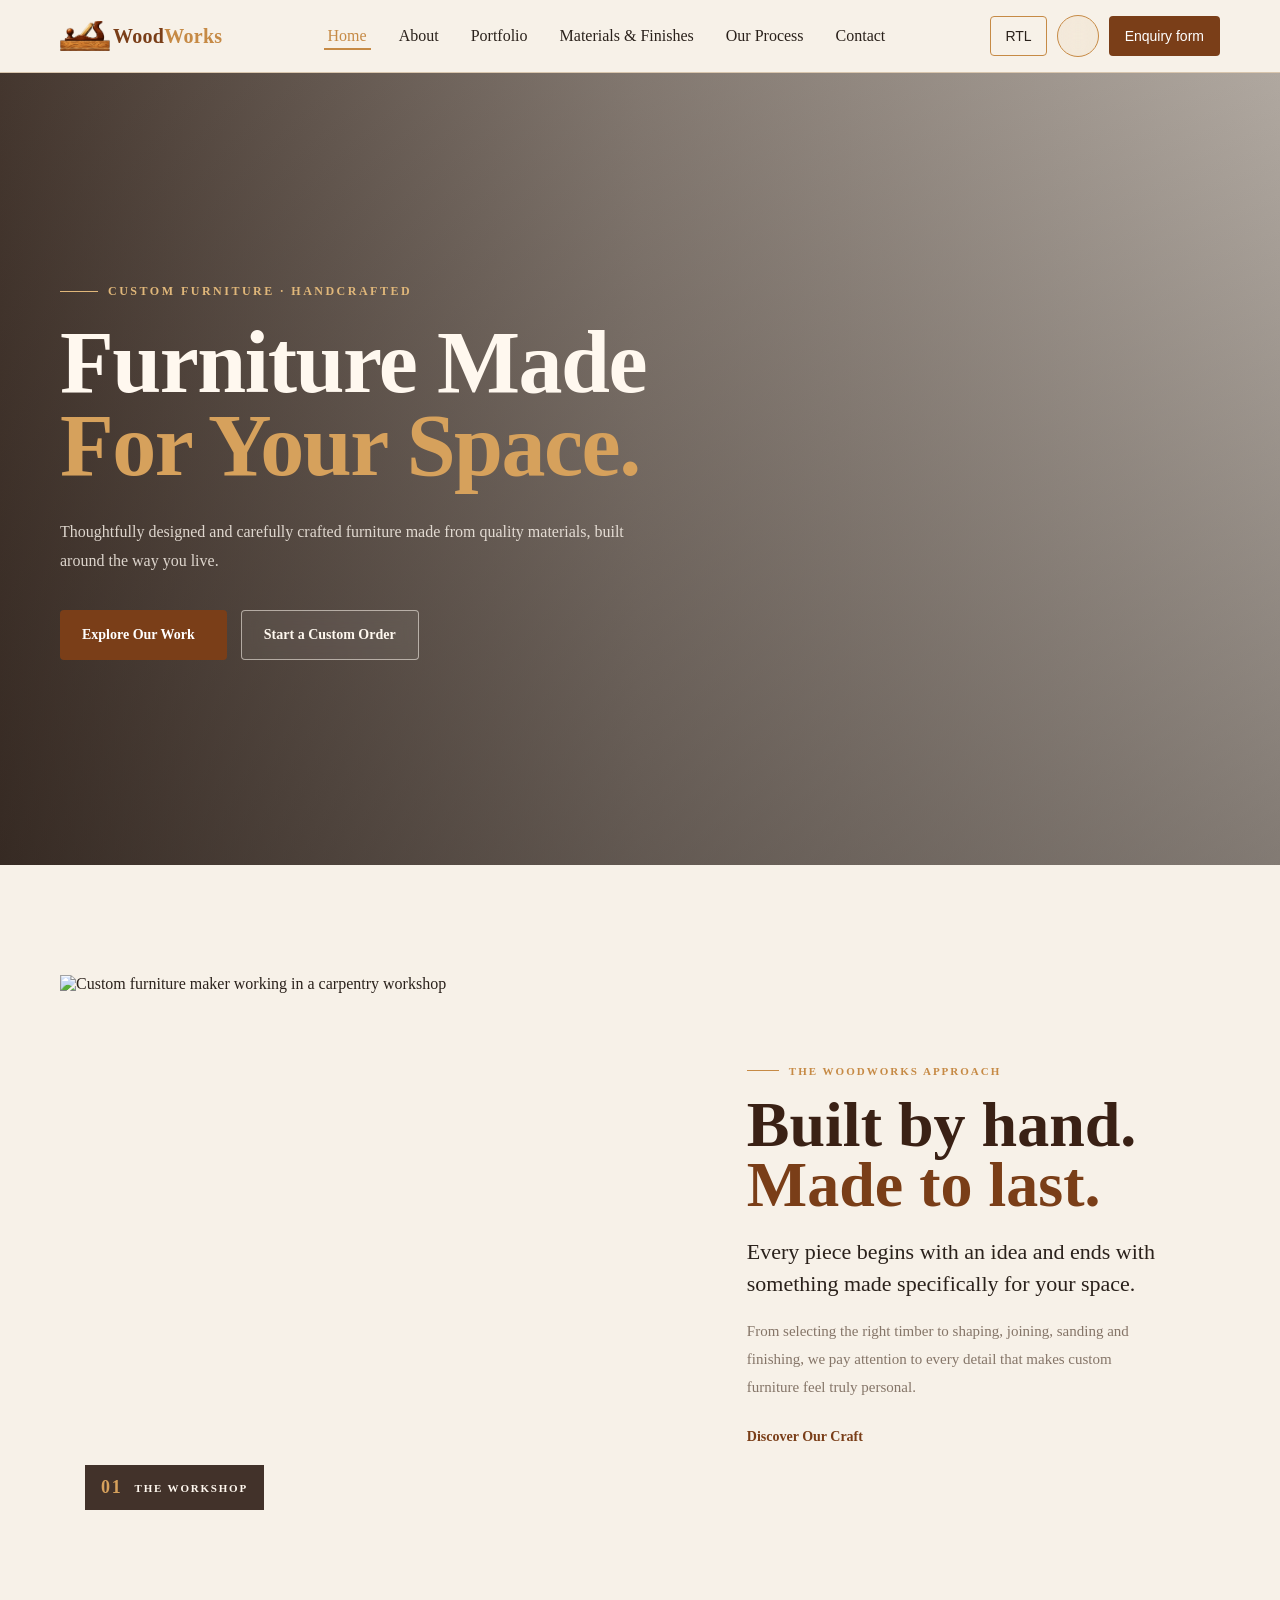
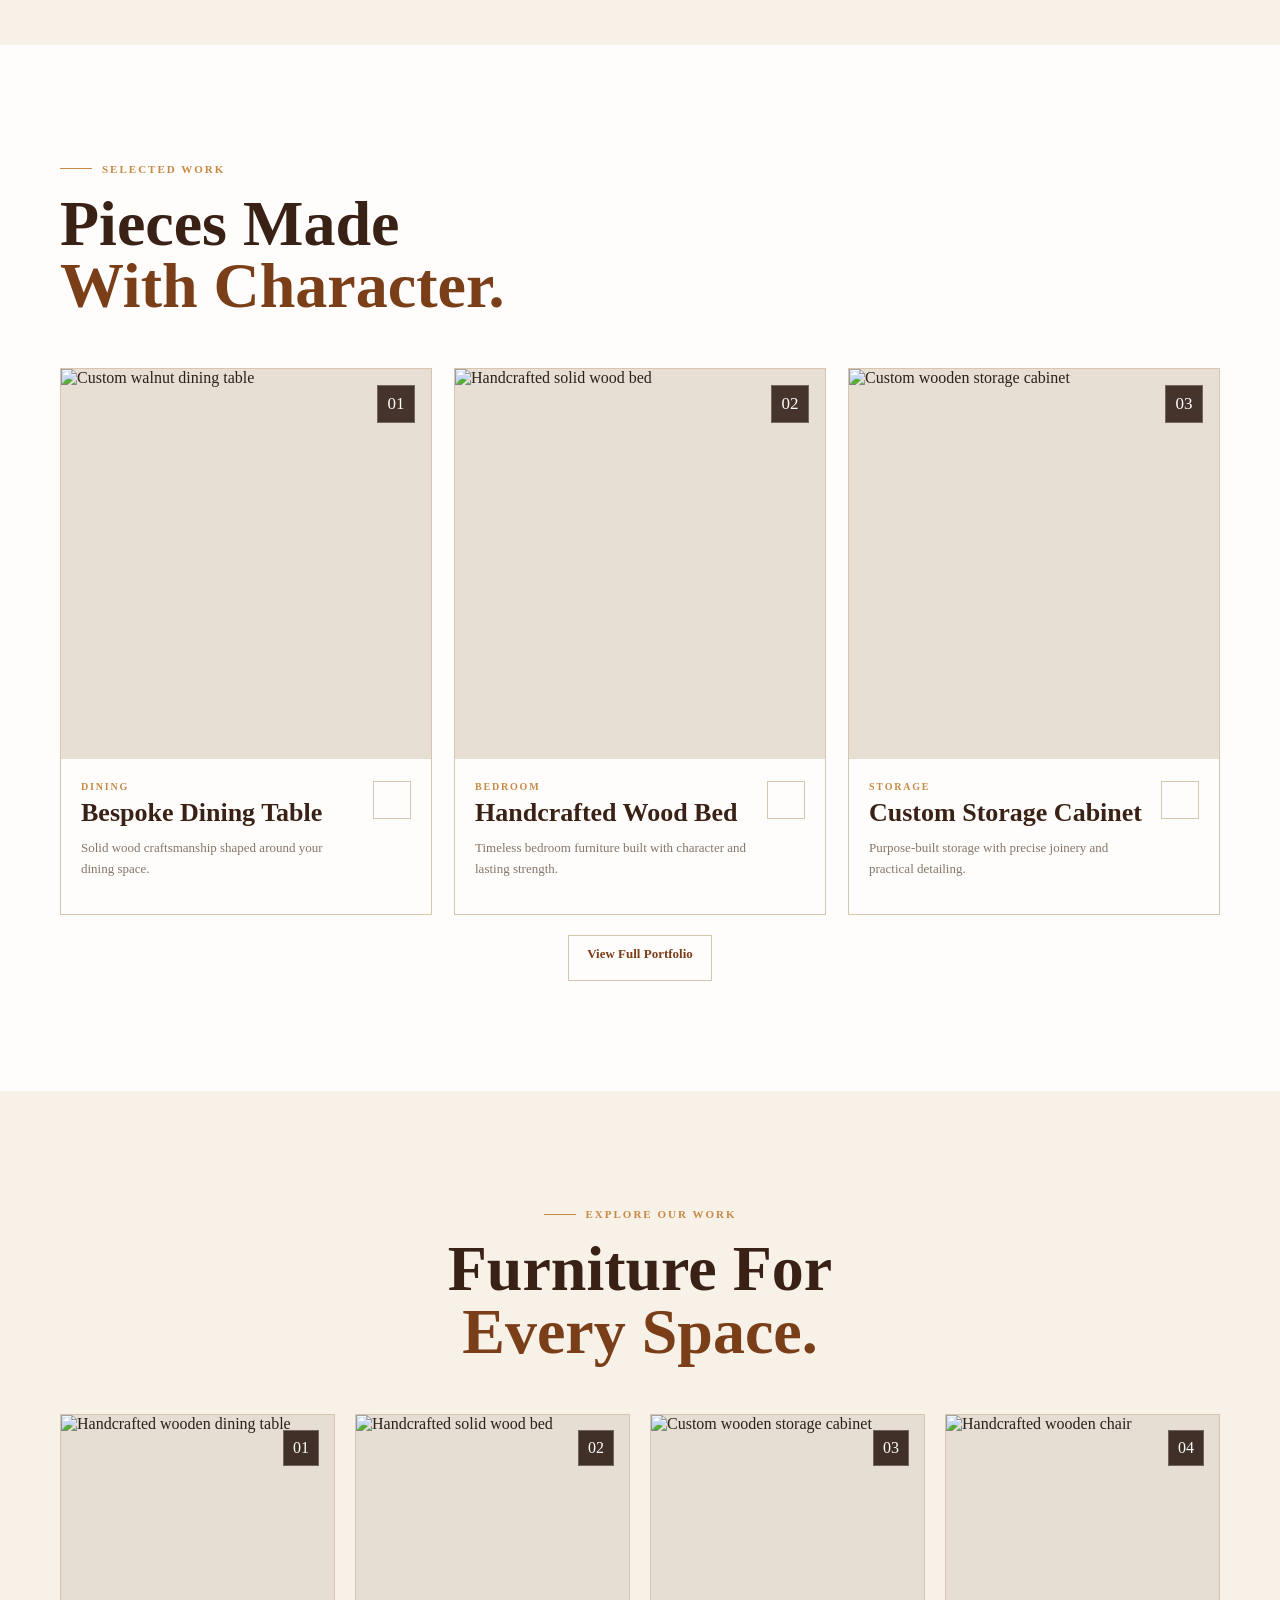
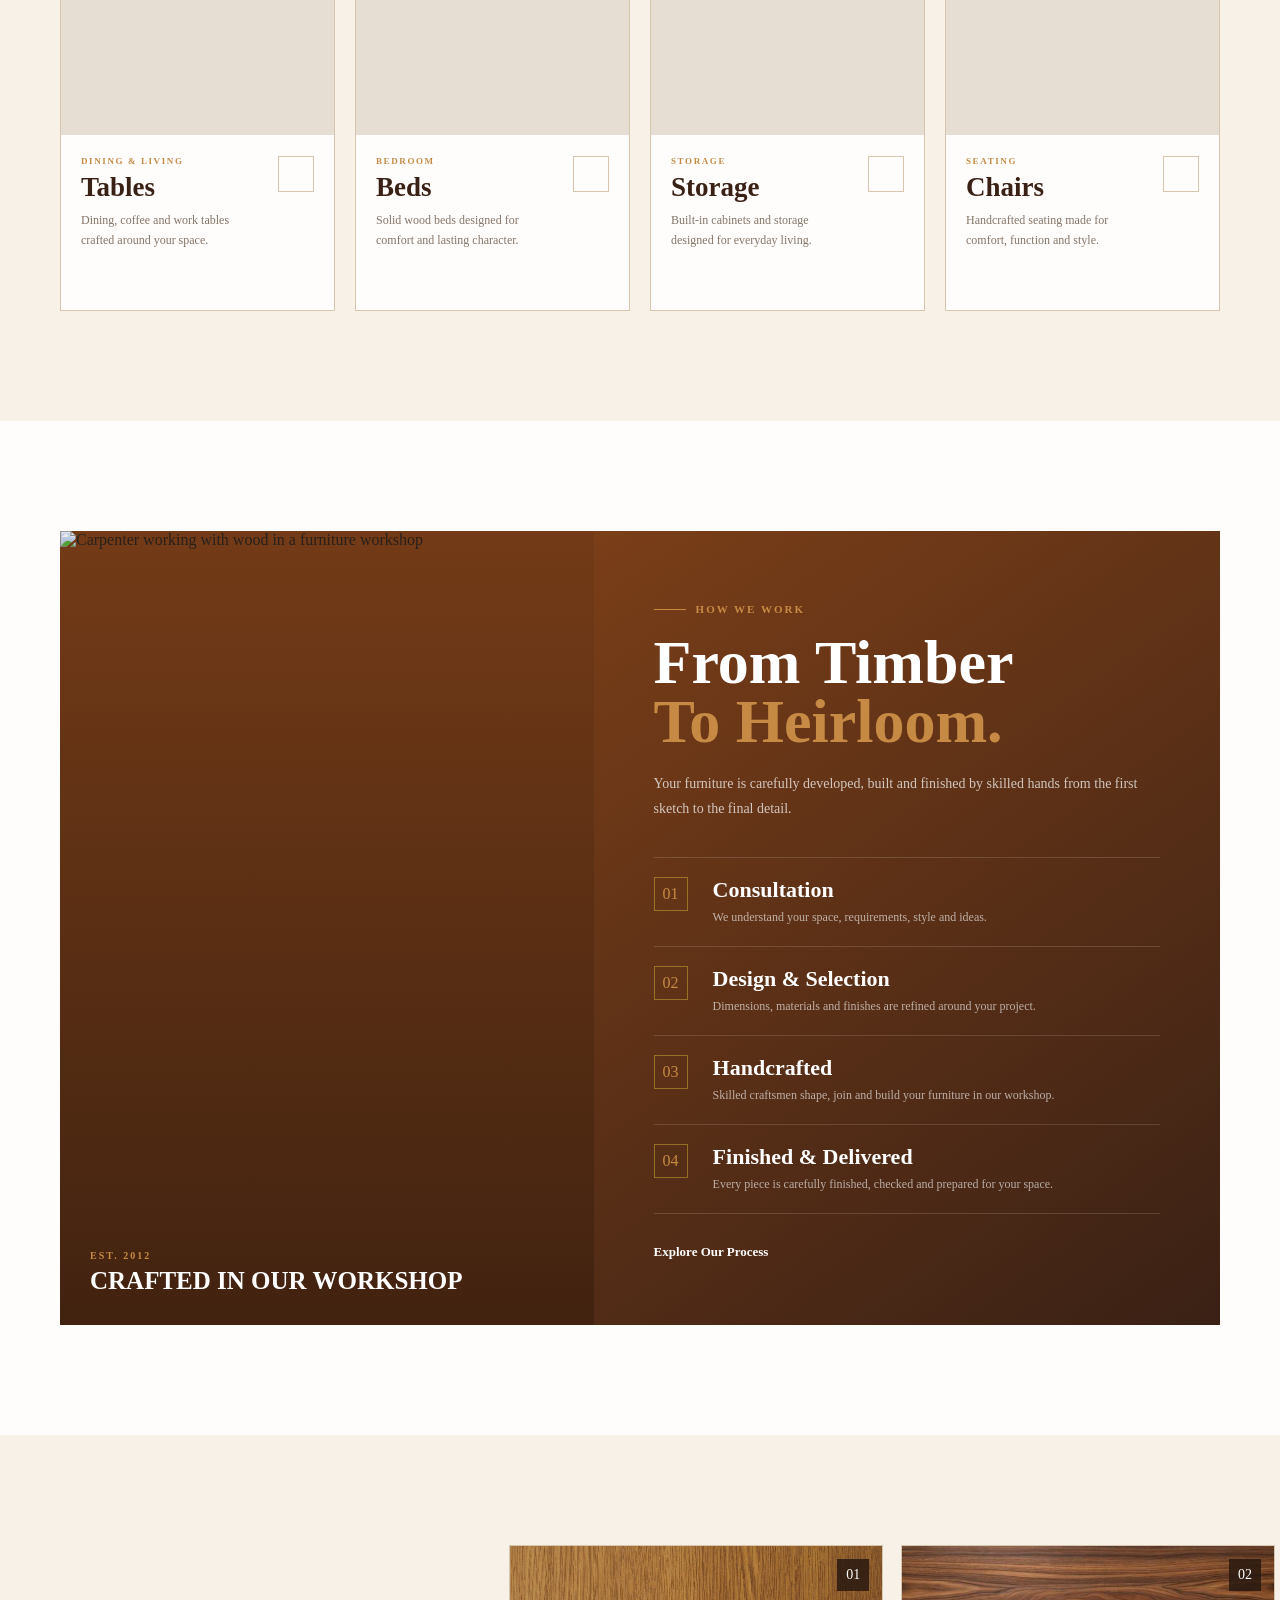
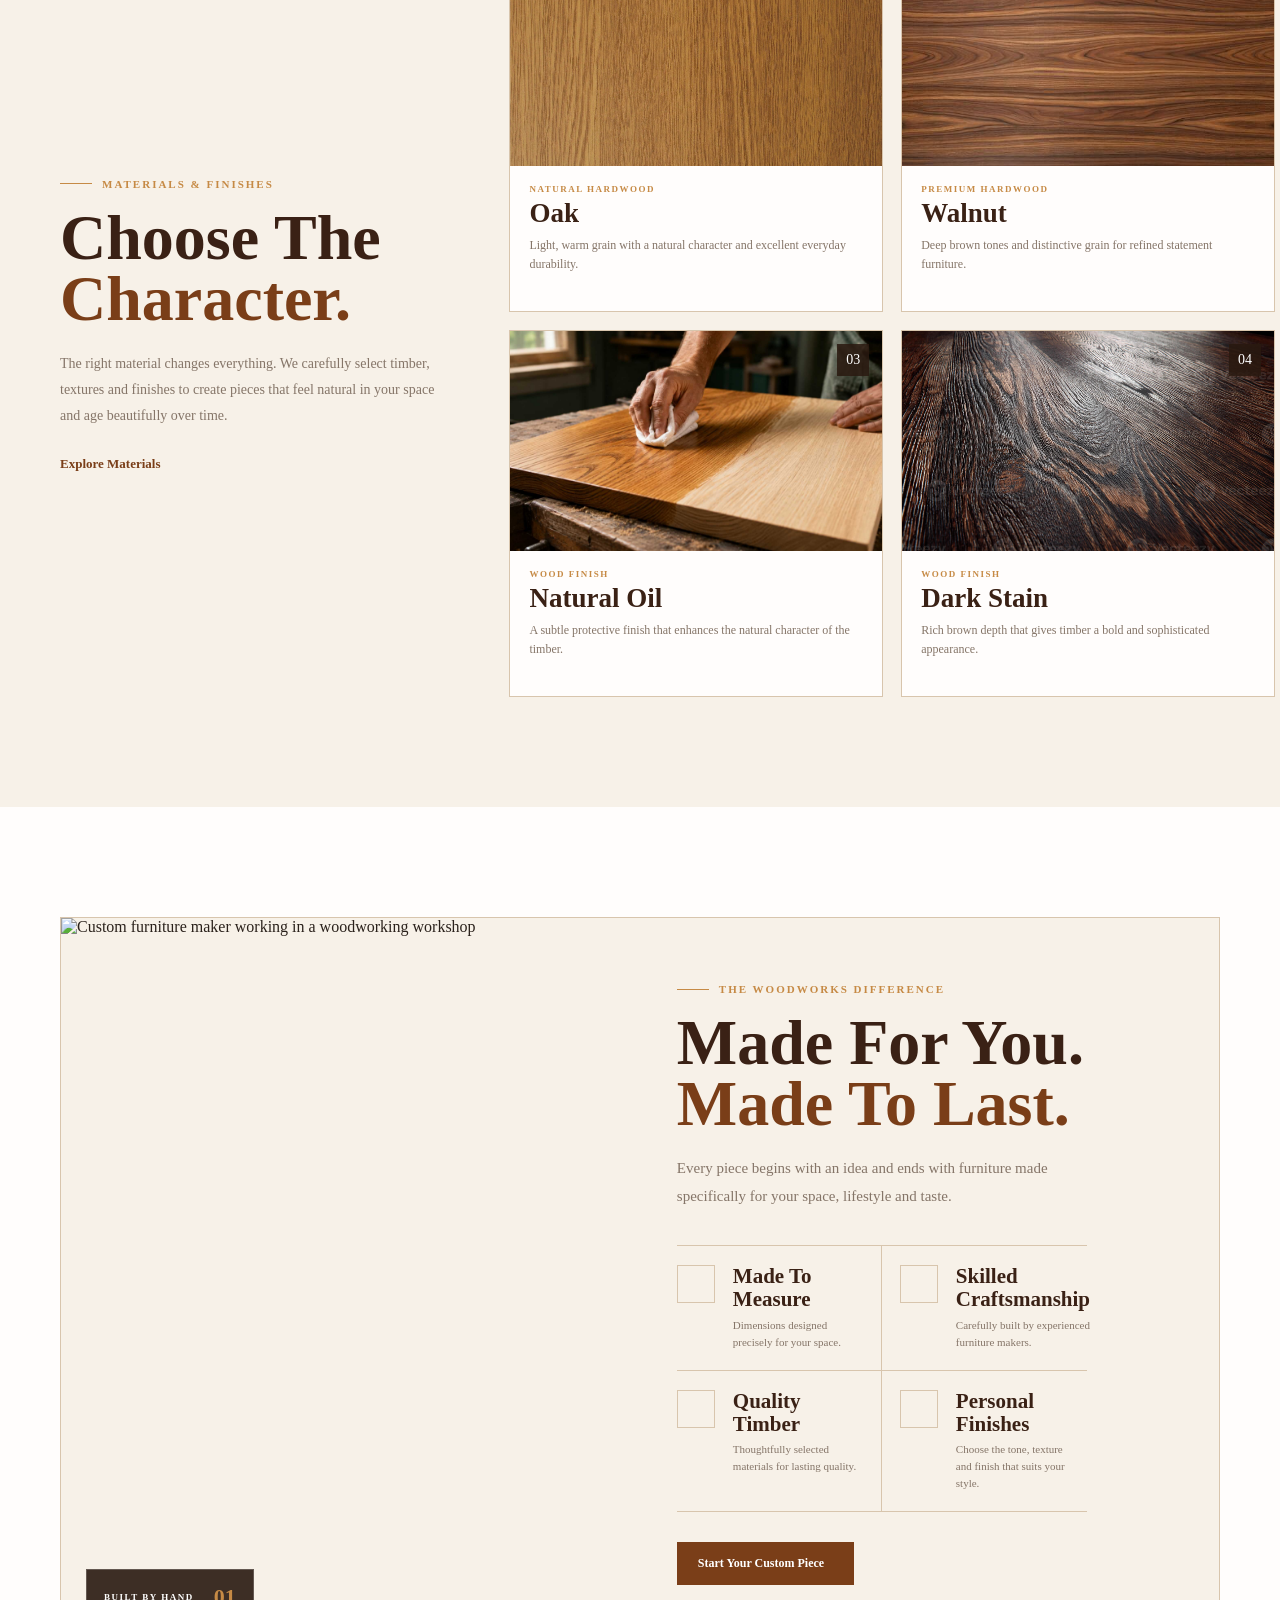
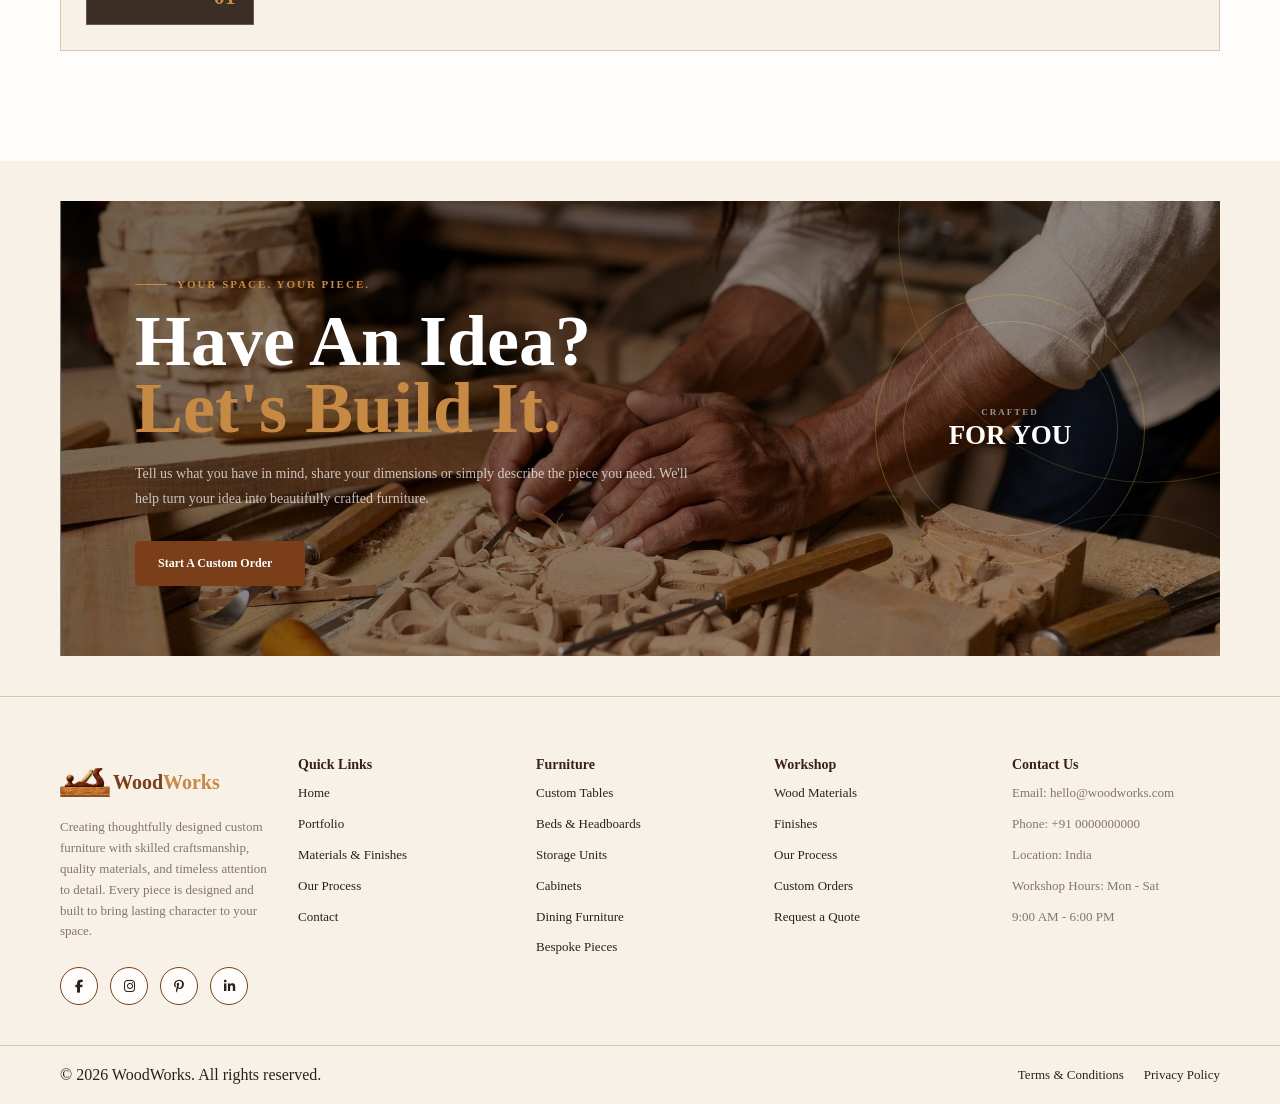
==== commit 9993a0f6: "first commit" ====
--- a/index.html
+++ b/index.html
@@ -69,7 +69,9 @@
 
             </div>
 
-
+             <a href="about.html" class="nav-link">
+                About
+            </a>
 
             <a href="portfolio.html" class="nav-link">
                 Portfolio
@@ -174,23 +176,7 @@
 
         </div>
 
-        <div class="hero-badge">
-
-            <div class="hero-badge-icon">
-                <i data-lucide="ruler"></i>
-            </div>
-
-            <div>
-                <strong>
-                    Crafted With Purpose
-                </strong>
-
-                <span>
-                    Designed around you
-                </span>
-            </div>
-
-        </div>
+      
 
     </div>
 
@@ -264,11 +250,7 @@
                 </h2>
             </div>
 
-            <a href="portfolio.html"
-               class="outline-link">
-                View Full Portfolio
-                <i data-lucide="arrow-up-right"></i>
-            </a>
+            
 
         </div>
 
@@ -396,6 +378,14 @@
 
             </article>
 
+        </div>
+
+        <div class="outline-link-header">
+        <a href="portfolio.html"
+               class="outline-link">
+                View Full Portfolio
+                <i data-lucide="arrow-up-right"></i>
+        </a>
         </div>
 
     </div>
--- a/global.css
+++ b/global.css
@@ -270,7 +270,7 @@
 .btn-secondary,
 .icon-btn {
     height: 40px;
-    border-radius: 10px;
+    border-radius: 4px;
     display: flex;
     align-items: center;
     justify-content: center;
@@ -356,9 +356,7 @@
     color: var(--text);
 }
 
-/* =========================================================
-   LOGIN BUTTONS
-========================================================= */
+
 
 .desktop-login {
     display: inline-block;
@@ -368,9 +366,7 @@
     display: none;
 }
 
-/* =========================================================
-   NAV MOBILE
-========================================================= */
+
 
 @media (max-width: 768px) {
 
@@ -454,9 +450,7 @@
     }
 }
 
-/* =========================================================
-   DROPDOWN
-========================================================= */
+
 
 .dropdown {
     position: relative;
--- a/index.css
+++ b/index.css
@@ -561,14 +561,15 @@
     display: block;
     color: var(--primary);
 }
+.outline-link-header{
+    display:flex;
+    justify-content: center;
+}
 
 .outline-link {
     min-height: 46px;
-    padding: 0 18px;
-
-    display: inline-flex;
-    align-items: center;
-    justify-content: center;
+    padding: 10px 18px;
+
     gap: 9px;
 
     border: 1px solid var(--border-color);
@@ -579,11 +580,14 @@
     font-weight: 600;
 
     transition: 0.3s ease;
+    margin-top: 20px;
 }
 
 .outline-link svg {
-    width: 16px;
-    height: 16px;
+    width: 25px;
+    height: 25px;
+    
+    margin:5px 0 0 5px;
 }
 
 .outline-link:hover {
@@ -2245,9 +2249,14 @@
     background:
         linear-gradient(
             135deg,
-            var(--primary),
-            var(--primary-dark)
-        );
+            rgba(0, 0, 0, 0.55),
+            rgba(0, 0, 0, 0.35)
+        ),
+        url("Woodworking-craftsmanship-detail.jpg");
+
+    background-size: cover;
+    background-position: center;
+    background-repeat: no-repeat;
 
     overflow: hidden;
 }
@@ -2331,8 +2340,9 @@
     margin-top: 30px;
     padding: 14px 22px;
 
-    background: var(--secondary);
-    border: 1px solid var(--secondary);
+    background: var(--primary);
+    border: 1px solid var(--primary);
+    border-radius:4px;
 
     color: #fff;
 
@@ -2352,8 +2362,9 @@
 }
 
 .custom-cta-button:hover {
-    background: transparent;
-    color: var(--secondary);
+    background: var(--secondary);
+    border-color: var(--secondary);
+    
 }
 
 .custom-cta-button:hover svg {
